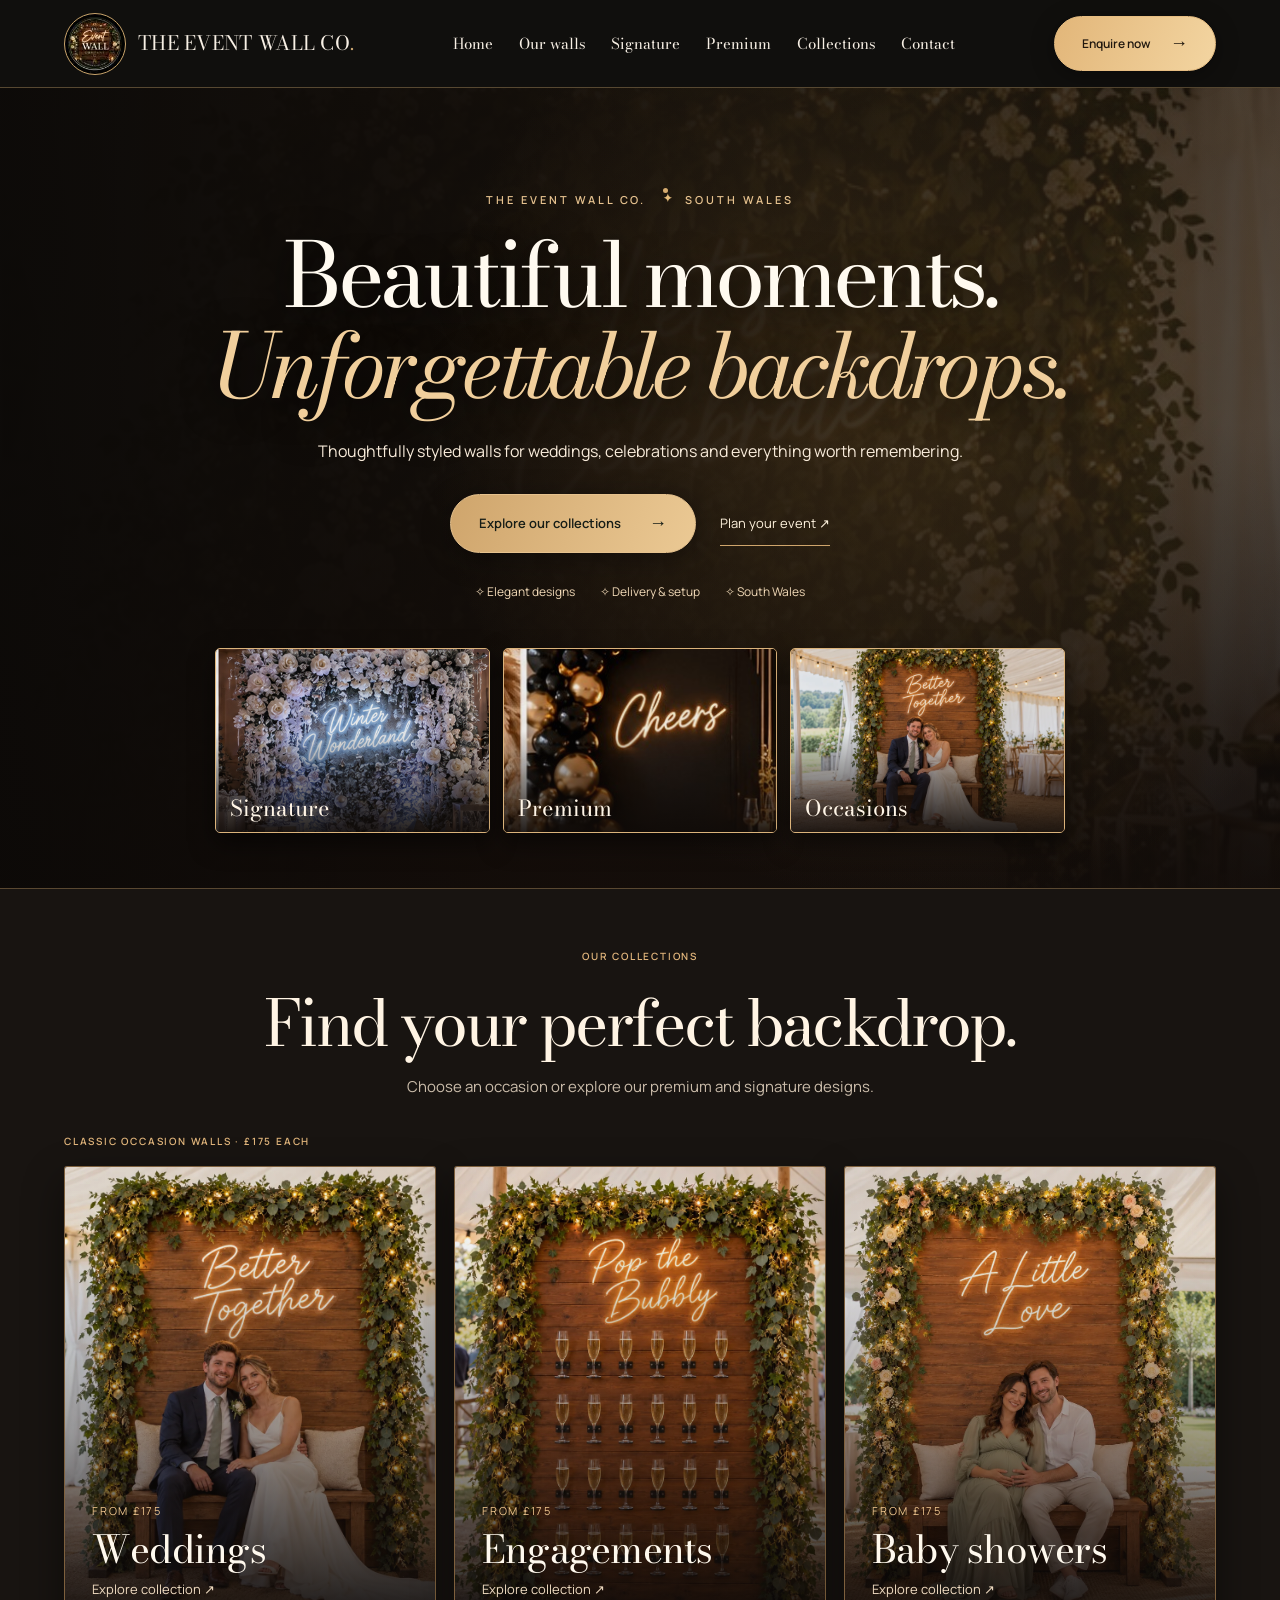
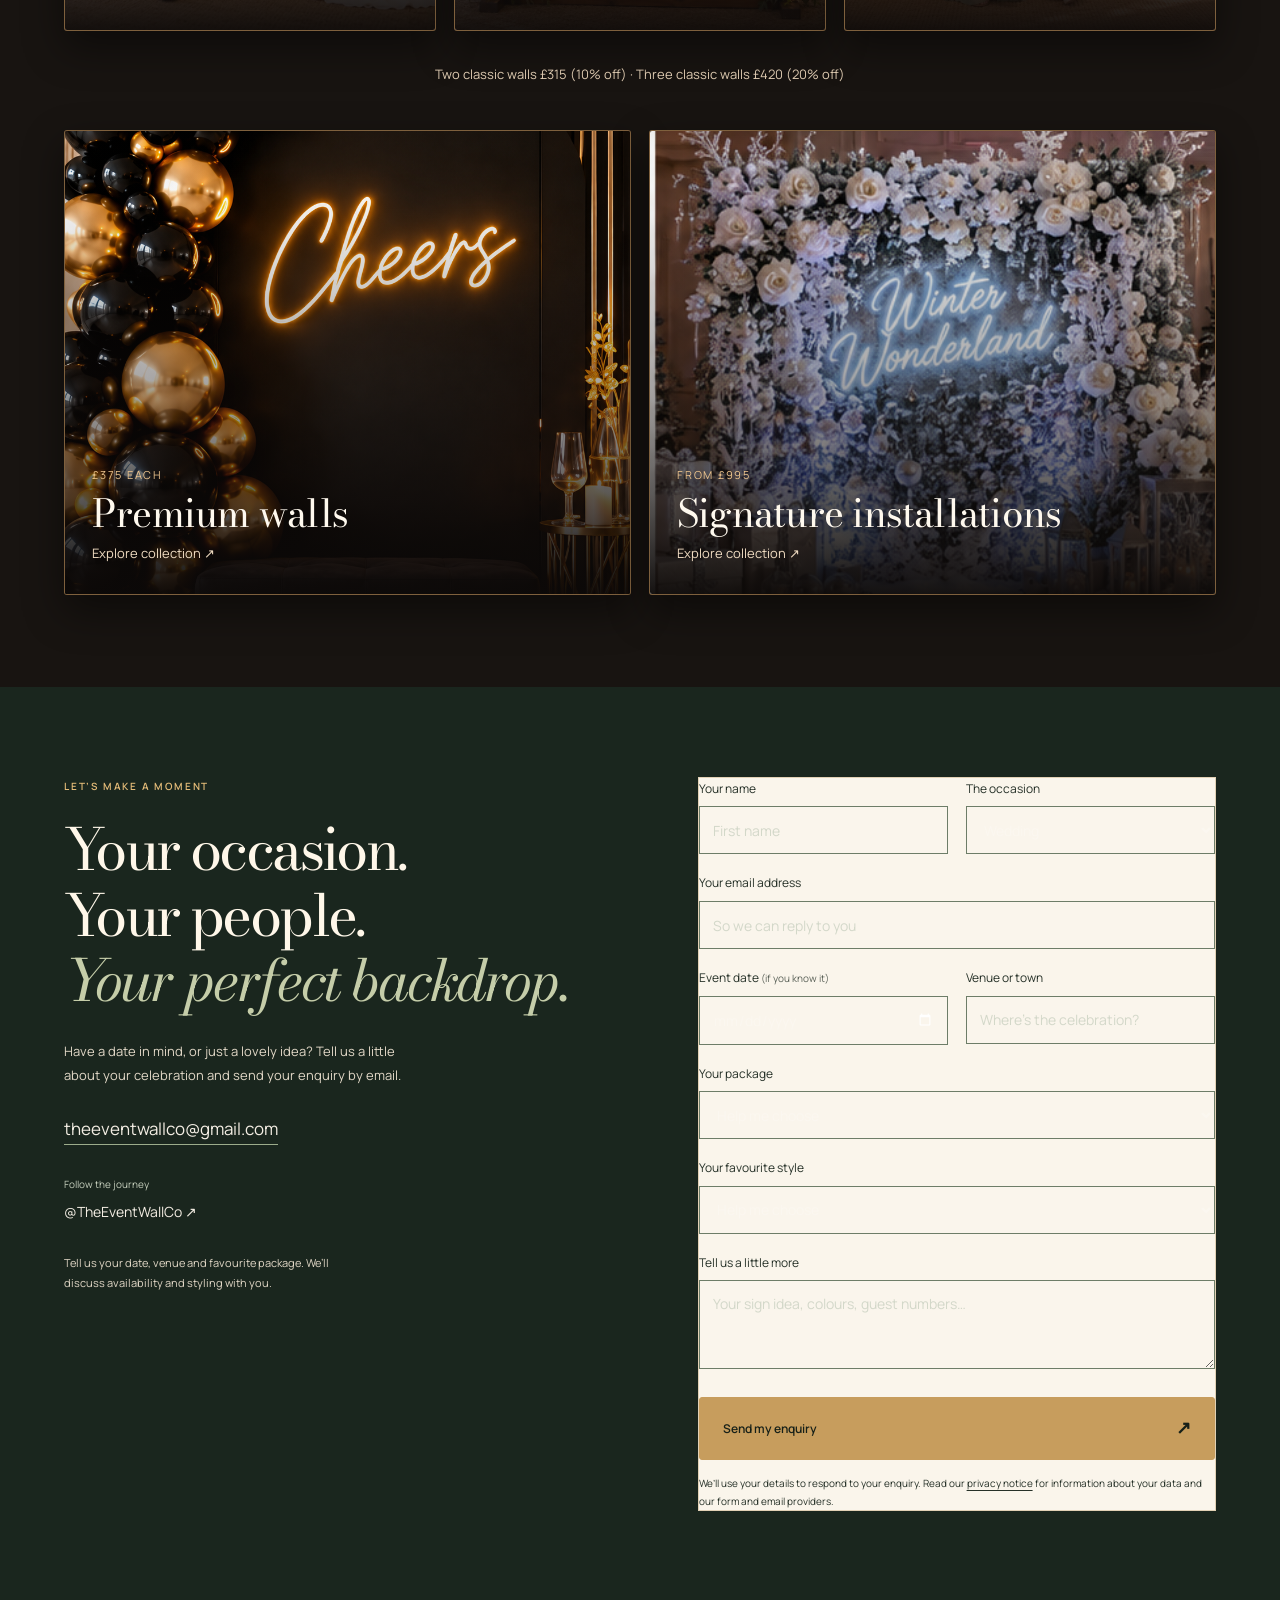
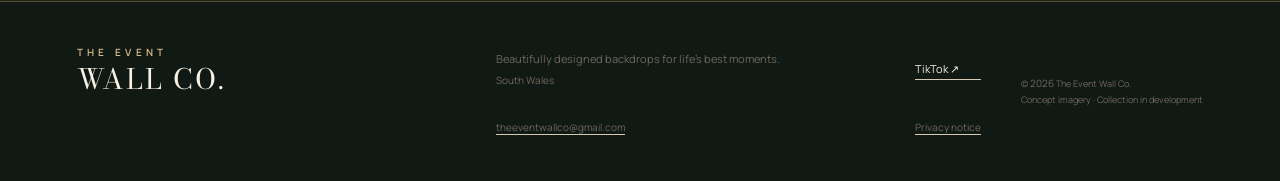
==== index.html @ 71967e40 "Use representative Black and Gold image for premium collection tile" ====
<!DOCTYPE html>
<html lang="en-GB"><head><meta charset="utf-8"><meta name="viewport" content="width=device-width,initial-scale=1"><title>The Event Wall Co | A backdrop to your best moments</title><meta name="description" content="South Wales event decoration and styling. Discover timber celebration backdrops, champagne walls and bench photo corners for weddings, engagements and baby showers."><meta name="theme-color" content="#101714"><meta property="og:title" content="The Event Wall Co"><meta property="og:description" content="A backdrop to your best moments. Explore our celebration wall collection."><meta property="og:type" content="website"><meta property="og:image" content="/assets/champagne-wall.webp"><link rel="icon" href="/favicon.svg" type="image/svg+xml"><link rel="preload" href="/assets/fonts/bodoni-normal.woff2" as="font" type="font/woff2" crossorigin><link rel="preload" href="/assets/fonts/manrope-normal-400.woff2" as="font" type="font/woff2" crossorigin><link rel="stylesheet" href="/fonts.css"><link rel="stylesheet" href="/style.css"><script src="/app.js" defer></script></head>
<body><a class="skip" href="#main">Skip to content</a><header><a class="brand" href="#home" aria-label="The Event Wall Co home"><span class="brand-top">THE EVENT</span><span class="brand-bottom">THE EVENT WALL CO<span class="brand-dot">.</span></span></a><nav aria-label="Main navigation"><a href="#home">Home</a><a href="#collections">Our walls</a><a href="/signature.html">Signature</a><a href="/premium.html">Premium</a><a href="#collections">Collections</a><a href="#enquire">Contact</a></nav><a class="button small" href="#enquire">Enquire now <span aria-hidden="true">→</span></a><button class="menu-button" aria-label="Open navigation" aria-expanded="false" aria-controls="mobile-nav">Menu ☰</button></header><div id="mobile-nav" hidden><a href="#collections">Our collections</a><a href="/weddings.html">Weddings</a><a href="/baby-showers.html">Baby showers</a><a href="/engagements.html">Engagement parties</a><a href="/weddings.html">Birthdays &amp; anniversaries</a><a href="/signature.html">Signature collection</a><a href="#collections">Packages &amp; pricing</a><a href="#details">Planning details</a><a href="#enquire">Make an enquiry ↗︎</a></div>
<main id="main"><section class="hero cinematic-hero" id="home"><div class="cinematic-shade"></div><div class="cinematic-content"><p class="eyebrow">THE EVENT WALL CO. <span>✦</span> SOUTH WALES</p><h1>Beautiful moments.<br><em>Unforgettable backdrops.</em></h1><p class="cinematic-intro">Thoughtfully styled walls for weddings, celebrations and everything worth remembering.</p><div class="cinematic-actions"><a class="button" href="#collections">Explore our collections <span aria-hidden="true">→</span></a><a class="cinematic-secondary" href="#enquire">Plan your event ↗</a></div><div class="cinematic-trust"><span>✧ Elegant designs</span><span>✧ Delivery &amp; setup</span><span>✧ South Wales</span></div></div><div class="cinematic-preview" aria-label="Featured event walls"><a href="/signature.html"><img src="/IMG_5442.png" alt="Winter Wonderland wall"><span>Signature</span></a><a href="/premium.html"><img src="/IMG_5463.jpeg" alt="Black and gold premium wall"><span>Premium</span></a><a href="/weddings.html"><img src="/assets/bench-photo-backdrop.webp" alt="Wedding wall"><span>Occasions</span></a></div></section>
<section class="collection-landing section" id="collections"><div class="collection-heading"><p class="eyebrow">OUR COLLECTIONS</p><h2>Find your perfect backdrop.</h2><p>Choose an occasion or explore our premium and signature designs.</p></div><p class="eyebrow">CLASSIC OCCASION WALLS · £175 EACH</p><div class="collection-tiles collection-tiles-three"><a class="collection-tile" href="/weddings.html"><img src="/assets/bench-photo-backdrop.webp" alt="Weddings" loading="lazy"><span class="tile-overlay"><small>From £175</small><strong>Weddings</strong><span>Explore collection ↗</span></span></a><a class="collection-tile" href="/engagements.html"><img src="/assets/pop-the-bubbly-wall.webp" alt="Engagements" loading="lazy"><span class="tile-overlay"><small>From £175</small><strong>Engagements</strong><span>Explore collection ↗</span></span></a><a class="collection-tile" href="/baby-showers.html"><img src="/assets/a-little-love-bench.webp" alt="Baby showers" loading="lazy"><span class="tile-overlay"><small>From £175</small><strong>Baby showers</strong><span>Explore collection ↗</span></span></a></div><p class="collection-discount">Two classic walls £315 (10% off) · Three classic walls £420 (20% off)</p><div class="collection-tiles collection-tiles-two"><a class="collection-tile" href="/premium.html"><img src="/D921B3ED-7E14-41A4-9949-39B5E047F130.png" alt="Black and gold luxury premium event backdrop" loading="lazy"><span class="tile-overlay"><small>£375 each</small><strong>Premium walls</strong><span>Explore collection ↗</span></span></a><a class="collection-tile" href="/signature.html"><img src="/IMG_5442.png" alt="Signature installations" loading="lazy"><span class="tile-overlay"><small>From £995</small><strong>Signature installations</strong><span>Explore collection ↗</span></span></a></div></section><section class="enquiry section" id="enquire"><div class="enquiry-copy"><p class="eyebrow">LET’S MAKE A MOMENT</p><h2>Your occasion.<br>Your people.<br><em>Your perfect backdrop.</em></h2><p>Have a date in mind, or just a lovely idea? Tell us a little about your celebration and send your enquiry by email.</p><a class="email-link" href="mailto:theeventwallco@gmail.com">theeventwallco@gmail.com</a><a class="social-link" href="https://www.tiktok.com/@TheEventWallCo" target="_blank" rel="noopener noreferrer">Follow the journey <strong>@TheEventWallCo ↗︎</strong></a><p class="enquiry-note">Tell us your date, venue and favourite package. We’ll discuss availability and styling with you.</p></div><form id="enquiry-form" action="https://formsubmit.co/theeventwallco@gmail.com" method="POST"><div class="form-row"><label>Your name<input name="name" autocomplete="name" maxlength="100" required placeholder="First name"></label><label>The occasion<select name="occasion" id="occasion"><option>Wedding</option><option>Baby shower</option><option>Engagement party</option><option>Birthday / anniversary</option><option>Something else</option></select></label></div><label>Your email address<input type="email" name="email" autocomplete="email" maxlength="254" required placeholder="So we can reply to you"></label><div class="form-row"><label>Event date <span>(if you know it)</span><input type="date" name="date"></label><label>Venue or town<input name="venue" autocomplete="address-level2" maxlength="160" required placeholder="Where’s the celebration?"></label></div><label>Your package<select name="package" id="package"><option>Help me choose</option><option>Classic wall — £175</option><option>Two classic walls — £315 (10% off)</option><option>Three classic walls — £420 (20% off)</option><option>Premium design — £375 per wall</option><option>Champagne package — £275</option><option>Christmas signature wall — £1,295 including delivery &amp; installation</option><option>Winter Wonderland signature wall — £1,495 including delivery &amp; installation</option><option>Halloween signature wall — £1,195 including delivery &amp; installation</option><option>Spring / Easter signature wall — £995 including delivery &amp; installation</option><option>Summer / Tropical signature wall — £995 including delivery &amp; installation</option><option>Birthdays / Parties signature wall — £1,295 including delivery &amp; installation</option><option>New Year’s Eve signature wall — £2,250 including delivery &amp; installation</option><option>Mixed / tailored package</option></select></label><label>Your favourite style<select name="style" id="style"><option>Help me choose</option><option>Celebration Wall</option><option>White Feather</option><option>Botanical Greenery</option><option>Classic White</option><option>Champagne Shimmer</option><option>Blush Floral</option><option>Pampas &amp; Neutrals</option><option>Black &amp; Gold</option><option>Champagne Wall</option><option>Bench Photo Corner</option><option>Party Favour Wall</option><option>Signature themed wall</option><option>A combination</option></select></label><label>Tell us a little more<textarea name="notes" rows="3" maxlength="2000" placeholder="Your sign idea, colours, guest numbers…"></textarea></label><button class="button" type="submit">Send my enquiry <span aria-hidden="true">↗︎</span></button><div class="form-trap" aria-hidden="true"><label>Leave this field empty<input name="_honey" tabindex="-1" autocomplete="off"></label></div><input type="hidden" name="_subject" value="New Event Wall Co enquiry"><input type="hidden" name="_template" value="table"><input type="hidden" name="_url" value="https://the-event-wall-co.vercel.app/"><p class="form-help">We’ll use your details to respond to your enquiry. Read our <a href="/privacy.html">privacy notice</a> for information about your data and our form and email providers.</p><p id="form-status" role="status" aria-live="polite" tabindex="-1" hidden></p><p id="form-fallback" hidden>Having trouble? Email <a href="mailto:theeventwallco@gmail.com">theeventwallco@gmail.com</a> directly.</p></form></section>
</main><footer><a class="brand" href="#home"><span class="brand-top">THE EVENT</span><span class="brand-bottom">WALL CO.</span></a><p>Beautifully designed backdrops for life’s best moments.<br><span>South Wales</span></p><a href="https://www.tiktok.com/@TheEventWallCo" target="_blank" rel="noopener noreferrer">TikTok ↗︎</a><p class="footer-contact"><a href="mailto:theeventwallco@gmail.com">theeventwallco@gmail.com</a></p><p class="footer-privacy"><a href="/privacy.html">Privacy notice</a></p><p class="copyright">© <span id="year">2026</span> The Event Wall Co.<br>Concept imagery · Collection in development</p></footer><div class="mobile-enquire"><a href="#collections"><span>Wall packages</span><strong>From £175</strong></a><a class="button" href="#enquire">Enquire now <span aria-hidden="true">↗︎</span></a></div>
<dialog id="lightbox" aria-label="Image preview"><button class="close-lightbox" aria-label="Close image preview">Close ×</button><img id="lightbox-image" alt=""><p id="lightbox-caption"></p></dialog></body></html>
---- fonts.css ----
@font-face{font-family:'Cormorant Garamond';font-style:italic;font-weight:500;font-display:swap;src:url('/assets/fonts/cormorant-italic-500.woff2') format('woff2')}
@font-face{font-family:'Cormorant Garamond';font-style:normal;font-weight:500;font-display:swap;src:url('/assets/fonts/cormorant-normal-500.woff2') format('woff2')}
@font-face{font-family:'Manrope';font-style:normal;font-weight:400;font-display:swap;src:url('/assets/fonts/manrope-normal-400.woff2') format('woff2')}
@font-face{font-family:'Manrope';font-style:normal;font-weight:600;font-display:swap;src:url('/assets/fonts/manrope-normal-600.woff2') format('woff2')}
@font-face{font-family:'Bodoni Moda';font-style:italic;font-weight:400;font-display:swap;src:url('/assets/fonts/bodoni-italic.woff2') format('woff2')}
@font-face{font-family:'Bodoni Moda';font-style:normal;font-weight:400;font-display:swap;src:url('/assets/fonts/bodoni-normal.woff2') format('woff2')}
---- style.css ----
:root{--cream:#faf7f1;--paper:#fffdf9;--green:#233b30;--ink:#293c32;--muted:#657064;--gold:#9a8056;--line:#dedbce;--sage:#eef0e8;--serif:'Bodoni Moda',Georgia,serif;--sans:'Manrope',Arial,sans-serif}*{box-sizing:border-box}html{scroll-behavior:smooth;scroll-padding-top:100px}body{margin:0;color:var(--ink);background:var(--cream);font:15px/1.85 var(--sans);-webkit-font-smoothing:antialiased}h1,h2,h3,p{margin:0}h1,h2,h3{font-family:var(--serif);font-weight:400;line-height:1.14;letter-spacing:-.045em}h1{font-size:clamp(56px,5.7vw,83px)}h2{font-size:clamp(42px,4.3vw,62px)}h3{font-size:29px;letter-spacing:-.035em}em{font-weight:400;color:#6f795c}a{color:inherit;text-decoration:none}button,input,select,textarea{font:inherit}button{cursor:pointer}img{display:block;width:100%;height:100%;object-fit:cover}a,button,input,select,textarea,summary{touch-action:manipulation}a:focus-visible,button:focus-visible,input:focus-visible,select:focus-visible,textarea:focus-visible,summary:focus-visible{outline:2px solid var(--gold);outline-offset:5px}button:disabled{cursor:wait;opacity:.65}[hidden]{display:none!important}.skip{position:absolute;top:-100px;left:10px;padding:12px;background:var(--paper);z-index:20}.skip:focus{top:10px}
header{height:104px;padding:0 5%;display:flex;align-items:center;justify-content:space-between;gap:25px;border-bottom:1px solid var(--line)}.brand{display:inline-flex;flex-direction:column;line-height:1;min-width:145px}.brand-top{font-size:10px;letter-spacing:4.3px;font-weight:600;margin-bottom:8px}.brand-bottom{font:400 28px/1 var(--serif);letter-spacing:.035em}.brand-dot{color:var(--gold)}header nav{display:flex;gap:26px;font-size:12px}header nav a{padding:10px 0;position:relative}header nav a:after{position:absolute;bottom:3px;left:0;content:'';height:1px;background:var(--gold);width:0;transition:width .2s}header nav a:hover:after{width:100%}.button{display:inline-flex;align-items:center;justify-content:space-between;gap:28px;padding:17px 23px;border:1px solid var(--green);background:var(--green);color:var(--paper);font-size:12px;font-weight:600;line-height:1.5;min-height:52px;transition:background .2s,transform .2s}.button:hover{background:#415543;border-color:#415543;transform:translateY(-1px)}.button span{font-size:18px;font-family:Arial,sans-serif}.button.small{padding:13px 18px;min-height:46px;gap:20px}.menu-button{display:none;background:transparent;border:1px solid var(--line);padding:9px 13px;color:var(--ink);font-size:12px}.text-link{font:600 12px/1.8 var(--sans);border:0;border-bottom:1px solid #a5ad98;background:transparent;padding:0 0 4px;display:inline-block}.text-link:hover{color:var(--gold);border-color:var(--gold)}#mobile-nav{padding:12px 6%;border-bottom:1px solid var(--line);background:var(--paper)}#mobile-nav a{display:block;padding:11px 0;border-bottom:1px solid #ede9df;font-size:13px}
.hero{max-width:1600px;margin:auto;display:grid;grid-template-columns:1.04fr 1fr;align-items:center;gap:5%;padding:55px 5% 70px;min-height:720px}.hero-copy{min-width:0}.hero-heading{display:contents}.eyebrow{font:600 10px/1.8 var(--sans);letter-spacing:.18em;color:var(--gold);margin-bottom:22px}.eyebrow span{display:inline-block;background:var(--gold);width:5px;height:5px;border-radius:50%;margin-right:7px;vertical-align:2px}.intro{max-width:475px;margin-top:27px;color:var(--muted);font-size:14px;line-height:1.95}.intro-lead{font-size:16px;line-height:1.7;color:var(--ink);margin-bottom:17px}.hero-actions{display:flex;align-items:center;gap:24px;flex-wrap:wrap;margin-top:28px}.hero-location{font-size:9px;letter-spacing:.17em;color:var(--muted);margin-top:34px}.hero-location span{margin:0 12px;color:var(--gold)}.hero-picture{position:relative;height:620px;padding:10px;border:1px solid #c8bd9f;border-radius:110px 2px 2px 2px}.hero-picture>img{object-position:65% center;border-radius:100px 0 0 0}.image-note{position:absolute;bottom:20px;left:20px;color:#fffdf8;background:#20362bbd;padding:5px 8px;font-size:9px;line-height:1.5}.hero-stamp{position:absolute;bottom:42px;left:-45px;width:152px;height:152px;background:var(--cream);border:1px solid var(--gold);outline:7px solid var(--cream);border-radius:50%;display:flex;flex-direction:column;align-items:center;justify-content:center;text-align:center;font:22px/1.25 var(--serif);transform:rotate(-7deg)}.hero-stamp span{font:600 6px/1 var(--sans);letter-spacing:.13em;color:var(--gold);margin:12px 0}.ribbon{padding:19px 5%;background:var(--green);color:#e6e8dc;display:flex;justify-content:center;align-items:center;gap:45px;font-size:11px;letter-spacing:.04em}.ribbon span:nth-child(even){font-size:20px;color:#c8b589}.occasion-jumps{padding:25px 6%;display:flex;align-items:center;justify-content:center;gap:28px;border-bottom:1px solid var(--line);font-size:12px}.occasion-jumps>span{font-size:9px;letter-spacing:.16em;color:var(--gold);margin-right:8px}.occasion-jumps a{border-bottom:1px solid transparent;padding-bottom:3px}.occasion-jumps a:hover{border-color:var(--gold)}
.section{padding:85px 6%;max-width:1600px;margin:auto}.event-section{border-bottom:1px solid var(--line)}#baby-showers{background:var(--sage);max-width:none}.event-intro{display:grid;grid-template-columns:1.25fr 1fr;gap:8%;align-items:center;margin-bottom:38px}.event-intro .eyebrow{margin-bottom:14px}.event-intro h2{font-size:clamp(45px,4.7vw,67px)}.event-tagline{font:400 24px/1.45 var(--serif);letter-spacing:-.025em;margin-top:19px}.event-description>p{font-size:14px;color:var(--muted);line-height:1.95;max-width:410px}.event-description .text-link{margin-top:21px}.occasion-photos{display:grid;grid-template-columns:repeat(3,minmax(0,1fr));gap:27px}.occasion-card{min-width:0}.photo-button{position:relative;display:block;width:100%;padding:0;border:0;background:#e4e3d9;aspect-ratio:4/3;overflow:hidden;text-align:left}.photo-button img{transition:transform .65s}.photo-button:hover img{transform:scale(1.035)}.zoom{position:absolute;right:13px;bottom:13px;width:33px;height:33px;display:grid;place-items:center;border:1px solid #ffffffaa;color:#fff;background:#233b303b;font:17px Arial;border-radius:50%}.occasion-card h3{font-size:28px;margin-top:23px;line-height:1.3}.occasion-card>p{font-size:12px;line-height:1.9;color:var(--muted);margin-top:12px;max-width:350px}.swipe-note{display:none}.other-events{display:grid;grid-template-columns:1.1fr 1fr;gap:8%;align-items:center}.other-photo .photo-button{aspect-ratio:1.25}.other-copy>p:not(.eyebrow){font-size:14px;color:var(--muted);margin-top:22px}.other-copy .text-link{margin-top:25px}.other-copy p.occasion-footnote{font-size:10px;line-height:1.9}.shared-concept-note{font-size:10px;color:var(--muted);padding:0 6% 24px;max-width:1600px;margin:auto}
.pricing{background:#f0ede4;max-width:none;border-top:1px solid var(--line);border-bottom:1px solid var(--line)}.pricing-heading{text-align:center;max-width:660px;margin:0 auto 45px}.pricing-heading .eyebrow{margin-bottom:20px}.pricing-heading>p:last-child{font-size:14px;color:var(--muted);max-width:475px;margin:24px auto 0}.price-grid{display:grid;grid-template-columns:repeat(3,minmax(0,1fr));gap:20px;max-width:1240px;margin:auto}.price-card{background:var(--cream);padding:34px 28px 28px;border:1px solid #d6ceba;display:flex;align-items:flex-start;flex-direction:column}.price-card .eyebrow{font-size:9px;margin-bottom:20px;letter-spacing:.13em}.price-card h3{font-size:32px}.price{font:400 79px/1.4 var(--serif);letter-spacing:-.06em;margin:8px 0 0}.price>span{font-size:35px;vertical-align:17px;letter-spacing:0;margin-right:7px}.price-card>p:not(.eyebrow):not(.price){font-size:12px;color:var(--muted);margin:5px 0 25px}.price-card .button{width:100%;margin-top:auto;font-size:11px;padding:14px 15px;gap:12px}.price-card.featured{border-color:var(--gold);box-shadow:inset 0 4px 0 var(--gold)}.champagne-package{display:grid;grid-template-columns:1fr 1fr;max-width:1240px;margin:26px auto 0;background:var(--green);color:var(--paper)}.champagne-image{min-height:440px}.champagne-image img{object-position:center}.champagne-copy{padding:40px 45px;align-self:center}.champagne-copy .eyebrow{color:#ccb98b;margin-bottom:18px}.champagne-copy h3{font-size:38px}.champagne-price{font:45px/1.4 var(--serif);margin-top:13px}.champagne-price>span{font:12px var(--sans);color:#c4ccb9;margin-left:10px;letter-spacing:.03em}.champagne-copy ul{padding:15px 0 0;margin:0;list-style:none}.champagne-copy li{font-size:13px;padding:5px 0;color:#e2e6d9}.champagne-copy li:before{content:'✓';margin-right:12px;color:#d8c595}.upgrade-note{font-size:11px;color:#c8d1bf;margin:16px 0 22px}.champagne-copy .button{background:var(--cream);color:var(--green);border-color:var(--cream);font-size:11px;gap:18px}.champagne-copy .button:hover{background:#e2dfd0}.pricing-note{font-size:11px;line-height:1.9;color:var(--muted);max-width:940px;margin:23px auto 0;text-align:center}.power-note{max-width:880px;margin:32px auto 0;display:flex;gap:20px;align-items:center;border-top:1px solid #cfc8b7;padding:24px 10px 0}.power-icon{font:37px var(--serif);color:var(--gold)}.power-note p{font-size:12px;line-height:1.9;color:var(--muted)}.power-note strong{display:block;font-size:13px;font-weight:600;color:var(--ink);margin-bottom:3px}
.details{display:grid;grid-template-columns:1fr 1.1fr;gap:8%}.details>div>p:not(.eyebrow){max-width:350px;color:var(--muted);font-size:13px;margin-top:25px}.faq{border-top:1px solid var(--line)}details{padding:19px 0;border-bottom:1px solid var(--line)}summary{display:flex;align-items:center;justify-content:space-between;gap:20px;list-style:none;font-size:13px;line-height:1.7;cursor:pointer}summary:after{content:'+';font:21px var(--serif);color:var(--gold)}summary::-webkit-details-marker{display:none}details[open] summary:after{content:'−'}details p{padding:13px 24px 0 0;color:var(--muted);font-size:12px;line-height:1.95}
.enquiry{background:var(--green);color:var(--cream);max-width:none;display:grid;grid-template-columns:1fr 1fr;gap:10%}.enquiry .eyebrow{color:#c3ad7f}.enquiry h2{font-size:clamp(43px,4.5vw,65px)}.enquiry h2 em{color:#c5cda9}.enquiry-copy>p:not(.eyebrow){font-size:13px;color:#c6cfbd;max-width:350px;margin-top:25px}.email-link{display:inline-block;color:var(--cream);font-size:17px;border-bottom:1px solid #9cac8b;margin-top:26px;overflow-wrap:anywhere}.social-link{display:block;color:#c6cfbd;font-size:10px;margin-top:30px}.social-link strong{font-weight:400;color:var(--cream);font-size:14px;display:block;margin-top:5px}.enquiry-copy p.enquiry-note{font-size:11px;max-width:300px;margin-top:28px}.form-row{display:grid;grid-template-columns:1fr 1fr;gap:18px}label{display:block;margin-bottom:18px;font-size:12px;line-height:1.8}label>span{font-size:10px;opacity:.75}input,select,textarea{width:100%;margin-top:7px;padding:12px 13px;min-height:48px;line-height:1.5;border:1px solid #6d7d68;border-radius:0;background:#ffffff08;color:var(--paper);font-size:14px}select option{background:var(--cream);color:var(--ink)}textarea{resize:vertical}input::placeholder,textarea::placeholder{color:#c6cebebf}input[type=date]{color-scheme:dark}form .button{width:100%;background:var(--cream);border-color:var(--cream);color:var(--green);margin-top:3px}form .button:hover{background:#e7e5d7}.form-help{font-size:10px;color:#c1ccb8;line-height:1.8;margin-top:14px}.form-help a,#form-fallback a{text-decoration:underline;text-underline-offset:3px}.form-trap{position:absolute!important;left:-10000px!important;width:1px!important;height:1px!important;overflow:hidden!important}#form-status{padding:14px 16px;margin-top:18px;font-size:13px;line-height:1.8;border:1px solid #93a68a;background:#ffffff0c;color:var(--paper)}#form-status.success{border-color:#c0d5a2}#form-status.error{border-color:#e4bd9e}#form-fallback{font-size:12px;margin-top:12px;color:#dbe4d0}
footer{padding:45px 6%;display:grid;grid-template-columns:1fr 1fr auto auto;align-items:center;gap:25px 40px;font-size:11px}footer p{color:var(--muted)}footer p span{font-size:10px}footer>a:not(.brand){border-bottom:1px solid var(--line)}.copyright{font-size:9px;grid-column:4;grid-row:1/3}.footer-contact{grid-column:2;grid-row:2;font-size:10px;overflow-wrap:anywhere}.footer-contact a{border-bottom:1px solid var(--line)}.mobile-enquire{display:none}dialog{border:1px solid #b4a581;background:var(--cream);color:var(--ink);padding:48px 18px 18px;max-width:94vw;width:1100px;max-height:94dvh}dialog::backdrop{background:#10221bea}dialog img{height:auto;max-height:76dvh;object-fit:contain}dialog p{font-size:12px;padding-top:12px}.close-lightbox{position:absolute;right:18px;top:11px;border:0;background:transparent;color:var(--ink);padding:4px;font-size:12px}
@media(min-width:1600px){.occasion-jumps,.ribbon{padding-left:12%;padding-right:12%}}
@media(max-width:1100px){header{gap:18px;padding:0 4%}header nav{gap:17px;font-size:11px}.button.small{font-size:11px;gap:14px}.hero{gap:4%;padding-left:5%;padding-right:5%}.hero-picture{height:650px}.hero h1{font-size:61px}.hero-stamp{width:126px;height:126px;font-size:20px;left:-25px}.hero-actions{gap:18px}.hero-actions .text-link{font-size:11px}.occasion-jumps{gap:19px;font-size:11px}.section{padding:70px 5%}.event-intro h2{font-size:51px}.price-card{padding:28px 20px}.price-card .button{font-size:10px}.champagne-copy{padding:32px}.champagne-copy h3{font-size:31px}.champagne-copy .button{font-size:10px}.occasion-card h3{font-size:26px}}
@media(max-width:1000px){header{height:86px;padding:0 6%}header nav,header>.button{display:none}.menu-button{display:block}}
@media(max-width:760px){
html{scroll-padding-top:25px}body{font-size:14px;padding-bottom:85px}.brand{min-width:130px}.brand-top{font-size:9px;letter-spacing:3.7px}.brand-bottom{font-size:25px}header{height:83px}.section{padding:56px 6%}
h2{font-size:39px;line-height:1.2}h3{font-size:27px}.eyebrow{font-size:9px;letter-spacing:.15em}.hero{display:block;min-height:0;padding:0 0 32px}.hero-picture{display:none}.hero-heading{display:flex;flex-direction:column;justify-content:space-between;min-height:465px;padding:27px 6% 33px;background:linear-gradient(180deg,#15271a66 0%,#15271a0a 30%,#15271a55 58%,#12251beb 100%),url('/assets/champagne-wall.webp') 64% center/cover no-repeat;color:var(--paper)}.hero-heading .eyebrow{font-size:8px;letter-spacing:.13em;color:#f7f4eb;max-width:290px;line-height:1.9;margin:0;text-shadow:0 1px 5px #1a2d20}.hero-heading .eyebrow span{background:#d2c08e}.hero .hero-heading h1{font-size:clamp(39px,10vw,55px);line-height:1.15;letter-spacing:-.05em;margin-top:185px;text-shadow:0 2px 12px #0005}.hero-heading h1 em{color:#e1dfc5}.intro{margin:26px 6% 0;max-width:none;font-size:13px;line-height:1.95}.intro-lead{font-size:15px;line-height:1.8;margin-bottom:16px}.hero-actions{margin:25px 6% 0;gap:21px}.button{font-size:12px;padding:16px 21px;min-height:52px}.hero-actions .text-link{font-size:11px}.hero-location{margin:26px 6% 0;font-size:8px;letter-spacing:.12em}.ribbon{padding:17px 6%;gap:15px;font-size:9px;letter-spacing:0;justify-content:center}.ribbon span:nth-child(n+4){display:none}.ribbon span:nth-child(even){font-size:16px}.occasion-jumps{padding:22px 6%;justify-content:flex-start;gap:11px 18px;flex-wrap:wrap;font-size:11px}.occasion-jumps>span{flex:0 0 100%;font-size:8px;margin:0}.occasion-jumps a{padding:2px 0;border-bottom:1px solid #c7c6b5}
.event-intro{display:block;margin-bottom:26px}.event-intro h2{font-size:43px;line-height:1.18}.event-tagline{font-size:22px;margin-top:16px;line-height:1.45}.event-description>p{font-size:13px;margin-top:21px;line-height:1.9}.event-description .text-link{font-size:11px;margin-top:18px}.occasion-photos{display:flex;gap:15px;overflow-x:auto;scroll-snap-type:x mandatory;padding-bottom:14px;scrollbar-width:thin;scrollbar-color:#9b987c transparent}.occasion-card{flex:0 0 91%;scroll-snap-align:start}.occasion-card .photo-button{aspect-ratio:4/3}.occasion-card h3{font-size:27px;margin-top:19px;line-height:1.3}.occasion-card>p{font-size:12px;margin-top:12px}.swipe-note{display:block;font-size:9px;color:var(--muted);margin-top:11px}.swipe-note span{margin-left:8px}.other-events{display:flex;flex-direction:column;align-items:stretch;gap:30px}.other-photo .photo-button{aspect-ratio:4/3}.other-copy>p:not(.eyebrow){font-size:13px}.other-copy p.occasion-footnote{font-size:10px}.shared-concept-note{padding:0 6% 23px;font-size:9px}
.pricing-heading{text-align:left;margin-bottom:31px}.pricing-heading h2{font-size:38px;line-height:1.2}.pricing-heading .eyebrow{font-size:8px}.pricing-heading>p:last-child{font-size:13px;line-height:1.9;margin-top:23px}.price-grid{grid-template-columns:1fr;gap:15px}.price-card{padding:25px;display:grid;grid-template-columns:1fr auto;gap:0 18px;align-items:center}.price-card .eyebrow{grid-column:1/-1;font-size:8px;margin-bottom:12px}.price-card h3{font-size:28px;grid-column:1}.price-card .price{grid-column:2;grid-row:2/4;font-size:58px;line-height:1.3;margin:0}.price>span{font-size:25px;vertical-align:10px;margin-right:3px}.price-card>p:not(.eyebrow):not(.price){grid-column:1;font-size:11px;margin:10px 0 19px}.price-card .button{grid-column:1/-1;font-size:11px;min-height:48px;padding:13px 16px}.champagne-package{grid-template-columns:1fr;margin-top:24px}.champagne-image{min-height:0;aspect-ratio:4/3}.champagne-copy{padding:28px 25px}.champagne-copy h3{font-size:30px}.champagne-copy .eyebrow{font-size:8px}.champagne-price{font-size:41px}.champagne-copy .button{font-size:11px;width:100%;padding:15px;gap:14px}.champagne-copy li{font-size:12px}.upgrade-note{font-size:11px}.pricing-note{text-align:left;font-size:10px;margin-top:21px}.power-note{gap:15px;align-items:flex-start;padding:22px 0 0;margin-top:25px}.power-note p{font-size:11px}.power-note strong{font-size:12px}.power-icon{font-size:28px}
.details{grid-template-columns:1fr;gap:29px}.details>div>p:not(.eyebrow){font-size:12px;margin-top:22px}summary{font-size:12px}details p{font-size:12px;line-height:1.9}.enquiry{grid-template-columns:1fr;gap:34px}.enquiry h2{font-size:42px;line-height:1.16}.enquiry-copy>p:not(.eyebrow){font-size:13px;max-width:none}.email-link{font-size:16px}.enquiry-copy p.enquiry-note{font-size:11px}.form-row{grid-template-columns:1fr;gap:0}label{font-size:12px}input,select,textarea{font-size:16px;min-height:50px}.form-help{font-size:10px}.form-help a{white-space:nowrap}#form-status{font-size:12px}footer{grid-template-columns:1fr 1fr;padding:35px 6%;gap:24px;font-size:10px}.copyright{grid-column:2;grid-row:2;font-size:8px}.footer-contact{grid-column:1/-1;grid-row:3;font-size:10px}.mobile-enquire{position:fixed;z-index:15;bottom:0;left:0;right:0;display:flex;align-items:center;justify-content:space-between;gap:20px;padding:12px 6% calc(12px + env(safe-area-inset-bottom));background:#faf7f1f7;border-top:1px solid #c9bfaa;box-shadow:0 -5px 25px #243b300b}.mobile-enquire>a:first-child{display:block;line-height:1.5}.mobile-enquire>a:first-child span{display:block;font-size:9px;color:var(--muted)}.mobile-enquire strong{display:block;font-size:13px;font-weight:600}.mobile-enquire .button{font-size:11px;min-height:43px;padding:12px 20px;gap:25px}.mobile-enquire .button span{font-size:17px}dialog{padding:45px 12px 14px}dialog p{font-size:10px}
}
@media(prefers-reduced-motion:reduce){html{scroll-behavior:auto}*{transition:none!important}}
@media(min-width:1101px){.hero h1{font-size:clamp(56px,5.1vw,74px)}}
@media(max-width:760px){html{scroll-padding-bottom:110px}#form-status,form .button{scroll-margin-bottom:110px}}

.footer-privacy{font-size:10px;grid-column:3;grid-row:2}.footer-privacy a{border-bottom:1px solid var(--line)}.privacy-page{padding-bottom:0}.privacy-content{max-width:940px;padding-top:65px}.privacy-content h1{font-size:clamp(45px,6vw,72px)}.privacy-date{margin-top:20px;color:var(--muted);font-size:12px}.privacy-content section{margin:35px 0}.privacy-content h2{font-size:29px;letter-spacing:-.025em;margin-bottom:15px}.privacy-content p{font-size:14px;line-height:1.95;margin-top:12px}.privacy-content a:not(.button){text-decoration:underline;text-underline-offset:3px;overflow-wrap:anywhere}.privacy-page footer{display:flex;flex-wrap:wrap;justify-content:space-between;border-top:1px solid var(--line)}@media(max-width:760px){.footer-privacy{grid-column:1;grid-row:2}.privacy-content{padding-top:40px}.privacy-content p{font-size:13px}.privacy-page header .text-link{font-size:10px}}

/* Optional enhanced standard-wall collection */
.styling-upgrades{margin:44px 0 38px;padding:clamp(26px,4vw,56px);background:#f1eee7;border:1px solid #dcd6c9}.styling-heading{max-width:740px}.styling-heading h3{font-family:var(--serif,Georgia,serif);font-weight:400;font-size:clamp(32px,4vw,54px);line-height:1.1;margin:12px 0 18px;color:#203a30}.styling-heading>p:not(.eyebrow){font-size:14px;line-height:1.85;color:#4d5950}.styling-heading .styling-surcharge{margin:20px 0 0;color:#243c30}.styling-surcharge strong{font-family:Georgia,serif;font-size:32px;font-weight:400}.styling-options{display:grid;grid-template-columns:repeat(4,minmax(0,1fr));gap:14px;margin:30px 0}.styling-option{min-width:0;background:#faf8f3;padding:20px 17px 22px;border:1px solid #ded9cf;min-height:195px}.styling-sample{display:flex;align-items:center;justify-content:center;width:60px;height:60px;margin-bottom:18px;border-radius:50%;font-size:29px;background:#e8dfd2;color:#79674c}.styling-option.feather .styling-sample{background:linear-gradient(135deg,#fff,#e8ddd2)}.styling-option.greenery .styling-sample{background:linear-gradient(135deg,#526f55,#a8bea0);color:#fff}.styling-option.white .styling-sample{background:#fff}.styling-option.shimmer .styling-sample{background:linear-gradient(135deg,#aa7a32,#f8e5a4)}.styling-option.floral .styling-sample{background:linear-gradient(135deg,#e2a8b1,#f4dfe0)}.styling-option.pampas .styling-sample{background:linear-gradient(135deg,#b5a083,#e4d5b7)}.styling-option.black .styling-sample{background:linear-gradient(135deg,#1a1b1b,#665338);color:#f4d98e}.styling-option h4{font-family:Georgia,serif;font-weight:400;font-size:20px;margin:0 0 8px;color:#203a30}.styling-option p{font-size:12px;line-height:1.65;color:#64675f;margin:0}.styling-examples{font-size:12px;line-height:1.8;color:#50574d;max-width:780px;margin:0 0 24px}@media(max-width:900px){.styling-options{grid-template-columns:repeat(2,minmax(0,1fr))}}@media(max-width:540px){.styling-upgrades{margin:28px 0;padding:24px 18px}.styling-options{gap:9px}.styling-option{padding:15px 12px;min-height:190px}.styling-option h4{font-size:18px}.styling-option p{font-size:11px}.styling-sample{width:48px;height:48px;margin-bottom:14px}}

/* Premium designs sit alongside the original occasion designs */
.premium-design{position:relative}.premium-design h3{display:flex;align-items:baseline;justify-content:space-between;gap:12px}.premium-price{font-family:inherit;font-size:17px;color:#315443;white-space:nowrap}.premium-design .text-link{display:inline-block;margin-top:14px;font-size:11px}.celebration-premium{grid-column:1/-1;max-width:560px;margin:30px auto 0;width:100%}.premium-design .photo-button img{object-fit:cover}@media(max-width:760px){.celebration-premium{margin:25px 0 0;max-width:100%}}


/* Premium collection: full-size original photos in their native proportions. */
.premium-collection{padding-top:95px;padding-bottom:100px;background:#f3f1eb}
.premium-collection .event-intro{margin-bottom:42px}
.premium-gallery{display:flex;gap:24px;overflow-x:auto;scroll-snap-type:x mandatory;scroll-padding-inline:24px;padding:0 0 22px;scrollbar-width:thin;scrollbar-color:#8f9487 transparent;align-items:flex-start}
.premium-gallery .occasion-card{flex:0 0 clamp(290px,32vw,430px);min-width:0;scroll-snap-align:start}
.premium-gallery .occasion-card .photo-button{display:block;position:relative;width:100%;height:auto;aspect-ratio:auto;overflow:hidden;background:transparent;padding:0;border:0}
.premium-gallery .occasion-card .photo-button::before{content:none}
.premium-gallery .occasion-card .photo-button img{display:block;width:100%;height:auto;max-height:none;aspect-ratio:auto;object-fit:initial;object-position:center;transform:none;background:none}
.premium-gallery .occasion-card .photo-button:hover img{transform:none}
.premium-gallery .occasion-card h3{display:flex;align-items:baseline;justify-content:space-between;gap:12px;font-size:clamp(25px,2.4vw,34px);margin-top:20px}
.premium-gallery .premium-price{font-size:20px;white-space:nowrap}
.premium-gallery .occasion-card>p{max-width:none;font-size:13px;line-height:1.65}
.premium-gallery .premium-enquire{display:inline-block;margin-top:18px;font-size:12px}
.premium-collection .swipe-note{margin-top:8px}
@media(max-width:760px){.premium-collection{padding-top:65px;padding-bottom:70px}.premium-gallery{gap:16px;scroll-padding-inline:0}.premium-gallery .occasion-card{flex:0 0 88%;scroll-snap-align:start}.premium-gallery .occasion-card h3{font-size:27px}.premium-gallery .premium-price{font-size:19px}}

/* Equal-height premium gallery: each complete source image is fitted, not cropped. */
.premium-gallery{align-items:stretch}
.premium-gallery .occasion-card{display:flex;flex-direction:column}
.premium-gallery .occasion-card .photo-button{height:clamp(350px,38vw,540px);aspect-ratio:auto;display:flex;align-items:center;justify-content:center;background:#eae5dc;overflow:hidden}
.premium-gallery .occasion-card .photo-button img{display:block;width:100%;height:100%;object-fit:contain;object-position:center;max-height:none}
.premium-gallery .occasion-card .photo-button::before{content:none}
@media(max-width:760px){.premium-gallery .occasion-card .photo-button{height:440px}}

/* 2026 luxury brand refresh: restrained midnight, champagne gold and cinematic imagery */
:root{--cream:#f7f3eb;--paper:#fffaf3;--green:#1c2725;--ink:#242822;--muted:#64675e;--gold:#b28a4e;--line:#ddd3c3;--sage:#eee9df}
header{background:#17211e;color:#f9f2e6;border-bottom:1px solid #b28a4e55}.brand-top{color:#d9bd87}.brand-bottom{letter-spacing:.075em}.brand-dot{color:#d9bd87}header nav a:after{background:#d9bd87}header .button{background:#c49a59;color:#191c18;border-color:#c49a59}header .button:hover{background:#e0b877;border-color:#e0b877}.menu-button{color:#f9f2e6;border-color:#b28a4e88}
.hero{background:linear-gradient(125deg,#182420 0%,#25352e 48%,#344033 100%);color:#f8f2e8;max-width:none;padding-left:max(5%,calc((100vw - 1440px)/2));padding-right:max(5%,calc((100vw - 1440px)/2))}.hero h1{letter-spacing:-.035em}.hero em{color:#d7b47a}.hero .intro,.hero .hero-location{color:#d7d7c9}.hero .intro-lead{color:#f8f2e8}.hero .eyebrow{color:#d7b47a}.hero .button{background:#c49a59;border-color:#c49a59;color:#19231e}.hero .button:hover{background:#e0b877}.hero .text-link{color:#f9f2e6;border-color:#d7b47a}.hero-picture{border-color:#c49a59;border-radius:4px;padding:6px;box-shadow:0 28px 70px #050e0b65}.hero-picture>img{border-radius:2px}.hero-stamp{background:#f8f2e8;color:#23332b;outline-color:#f8f2e8}.image-note{background:#13201bd9}
.ribbon{background:#131d1a;color:#f2e9d9;border-top:1px solid #b28a4e77;border-bottom:1px solid #b28a4e77}.ribbon span:nth-child(even){color:#d7b47a}.occasion-jumps{background:#f0e9dd}.section{scroll-margin-top:70px}.event-intro h2{letter-spacing:-.025em}.occasion-card .photo-button{box-shadow:0 12px 30px #20160e1a}.occasion-card h3{letter-spacing:-.025em}.occasion-card .photo-button img{transition:transform .65s,filter .65s}.occasion-card .photo-button:hover img{filter:saturate(1.08);transform:scale(1.035)}
#signature-collection{background:linear-gradient(155deg,#18221f,#25302a);color:#fbf4e8;max-width:none;border-bottom:1px solid #b28a4e55}#signature-collection .eyebrow,#signature-collection .event-tagline em{color:#d6b37a}#signature-collection .event-description>p,#signature-collection .occasion-card>p{color:#e0ded4}#signature-collection .occasion-card{background:#fffaf3;color:#263028;padding-bottom:18px;border:1px solid #d2b58255}#signature-collection .occasion-card h3,#signature-collection .occasion-card>p,#signature-collection .occasion-card .occasion-enquire{margin-left:17px;margin-right:17px}#signature-collection .occasion-card>p{color:#5d6159}#signature-collection .occasion-card .photo-button{aspect-ratio:1/1}#signature-collection .occasion-card .text-link{color:#75542a;border-color:#b28a4e}#signature-collection .swipe-note{color:#e0ded4}
.pricing{background:#ede5d7}.button{border-radius:3px}.occasion-card .zoom{background:#14241f99;border-color:#d7b47a}
@media(max-width:800px){.hero{padding-left:6%;padding-right:6%}#signature-collection{padding-left:6%;padding-right:6%}}

/* Premium gallery mobile photo fix: remove contain letterboxing/white rails. */
.premium-gallery .occasion-card .photo-button{background:#e8e2d7;overflow:hidden;border:0;isolation:isolate}
.premium-gallery .occasion-card .photo-button img{width:100%;height:100%;object-fit:cover;object-position:center;transform:scale(1.015);transition:transform .45s ease}
.premium-gallery .occasion-card .photo-button:hover img{transform:scale(1.045)}
.premium-gallery .occasion-card{overflow:hidden}
@media(max-width:800px){.premium-gallery{gap:20px;scroll-padding-inline:6px}.premium-gallery .occasion-card{flex:0 0 86%}.premium-gallery .occasion-card .photo-button{height:clamp(360px,125vw,540px)}.premium-gallery .occasion-card .photo-button img{object-fit:cover;object-position:center;transform:scale(1.025)}}

/* Editorial premium collection — cinematic, accessible, mobile-first */
.premium-collection{position:relative;isolation:isolate;background:#101714;color:#f9f3e9;padding-top:100px;padding-bottom:105px;overflow:hidden}
.premium-collection::before{content:"";position:absolute;inset:0;z-index:-2;background:linear-gradient(90deg,#101714ef,#101714d9),url('/IMG_5458.jpeg') center 35%/cover no-repeat;filter:saturate(.8)}
.premium-collection::after{content:"";position:absolute;inset:0;z-index:-1;background:radial-gradient(ellipse at 70% 10%,#a67d3838,transparent 52%)}
.premium-collection .eyebrow{color:#e3bd79;letter-spacing:.24em}
.premium-collection .event-intro{align-items:end;gap:7%;margin-bottom:42px}
.premium-collection .event-intro h2{font-size:clamp(49px,6vw,90px);color:#fff8ee;line-height:1.03}
.premium-collection .event-tagline{color:#f0dfc1}
.premium-collection .event-tagline em{color:#dfbb7c}
.premium-collection .event-description>p{color:#e0d8c9;max-width:510px}
.premium-collection .event-description .text-link{color:#efc988;border-bottom-color:#efc988}
.premium-gallery{gap:15px;padding:0 0 28px;align-items:stretch;scrollbar-color:#c49a59 #27312b;scroll-padding-inline:0}
.premium-gallery .occasion-card{flex:0 0 clamp(260px,27vw,365px);display:flex;flex-direction:column;min-width:0;overflow:hidden;background:linear-gradient(#1c2621,#111915);border:1px solid #bd9b5a70;border-radius:7px;box-shadow:0 16px 42px #0008;padding-bottom:20px}
.premium-gallery .occasion-card .photo-button{height:clamp(310px,32vw,420px);flex:0 0 auto;background:#19211c;border:0;border-radius:0;box-shadow:none;overflow:hidden}
.premium-gallery .occasion-card .photo-button img{width:100%;height:100%;object-fit:cover;object-position:center;transform:scale(1.005)}
.premium-gallery .occasion-card .photo-button:hover img{transform:scale(1.035)}
.premium-gallery .occasion-card .photo-button::after{content:"";position:absolute;inset:auto 0 0;height:25%;background:linear-gradient(transparent,#11191580);pointer-events:none}
.premium-gallery .occasion-card h3{color:#fff9ed;display:flex;align-items:baseline;gap:8px;justify-content:space-between;font-size:clamp(24px,2vw,30px);line-height:1.18;margin:21px 16px 0}
.premium-gallery .premium-price{color:#e4c17e;font-size:23px;font-family:var(--serif);font-weight:500}
.premium-gallery .occasion-card>p{color:#e0d8c9;font-size:12px;line-height:1.7;margin:12px 16px 18px;max-width:none;flex:1}
.premium-gallery .premium-enquire{margin:0 16px!important;padding:11px 16px;border:1px solid #d7b06a;background:linear-gradient(120deg,#c79b59,#edcb8b);color:#172019!important;font-size:12px;font-weight:700;text-align:center;display:block!important;border-radius:3px;text-decoration:none}
.premium-gallery .premium-enquire:hover{background:#f5dba5;color:#172019}
.premium-collection .swipe-note,.premium-collection .occasion-footnote{color:#d4cabb}
.premium-gallery .zoom{border-color:#e7c789;color:#fff}
@media(max-width:800px){.premium-collection{padding:68px 6% 78px}.premium-collection .event-intro{display:block;margin-bottom:28px}.premium-collection .event-intro h2{font-size:clamp(43px,11vw,66px)}.premium-collection .event-description{margin-top:25px}.premium-gallery{gap:14px;margin-right:-6vw;padding-right:6vw;scroll-padding-inline:0}.premium-gallery .occasion-card{flex:0 0 min(82vw,370px)}.premium-gallery .occasion-card .photo-button{height:clamp(330px,105vw,450px)}.premium-gallery .occasion-card h3{font-size:25px}.premium-gallery .premium-price{font-size:22px}}
@media(prefers-reduced-motion:reduce){.premium-gallery .occasion-card .photo-button img{transition:none}}

/* SITE-WIDE LUXURY ART DIRECTION — cohesive editorial treatment */
:root{--cream:#f4f0e7;--paper:#fcf8f0;--green:#14201a;--ink:#1b2921;--muted:#697068;--gold:#c49a59;--line:#d8cbb6;--sage:#eee9dd}
body{background:#f4f0e7;color:#1b2921}
header{height:90px;position:relative;z-index:12;background:#111a15;color:#faf5ea;border-bottom:1px solid #c49a595c;padding:0 5%}
header .brand-top{color:#e5c88d;letter-spacing:.32em}
header .brand-bottom{font-size:30px;letter-spacing:.045em}
header nav{gap:clamp(12px,2vw,30px);align-items:center}
header nav a{font-family:var(--serif);font-size:15px;letter-spacing:0}
header .button.small{background:linear-gradient(105deg,#c79954,#f0cb86);color:#171d17;border-color:#e3bd79;border-radius:40px;min-width:172px;justify-content:center}
header .button.small:hover{background:#f0d49d}
#mobile-nav{background:#151e19;color:#f7efdf;border-bottom:1px solid #c49a5960}
#mobile-nav a{border-color:#ffffff21}
.hero{max-width:none;min-height:660px;position:relative;isolation:isolate;overflow:hidden;grid-template-columns:minmax(0,1.03fr) minmax(0,.97fr);padding:75px max(5%,calc((100vw - 1440px)/2)) 85px;gap:6%;background:#121b15;color:#fdf5e9}
.hero::before{content:"";position:absolute;z-index:-2;inset:0;background:linear-gradient(90deg,#0b110df2 0%,#111912df 52%,#0d130e75 100%),url('/IMG_5458.jpeg') center/cover no-repeat;filter:saturate(.8)}
.hero::after{content:"";position:absolute;z-index:-1;inset:0;background:radial-gradient(circle at 72% 40%,#b17d3835,transparent 48%)}
.hero h1{font-size:clamp(55px,5.9vw,92px);line-height:1.04;letter-spacing:-.045em;color:#fffaf0}
.hero h1 em{color:#e6bd79}
.hero .eyebrow{color:#e9c37d;letter-spacing:.23em}
.hero .intro{color:#eee3d1;font-size:14px}
.hero .intro-lead{color:#fff7e8;font-family:var(--serif);font-size:clamp(20px,2vw,29px);line-height:1.3}
.hero .hero-location{color:#d5c6ad}
.hero .button{border-radius:40px;background:linear-gradient(105deg,#c79954,#f0cb86);border-color:#e4c07e;color:#1b201a;padding:17px 28px}
.hero .text-link{color:#f5e7cb;border-color:#d5af73}
.hero-picture{height:min(590px,49vw);min-height:440px;border:1px solid #c69d5d;border-radius:6px;padding:6px;box-shadow:0 20px 70px #0008}
.hero-picture>img{border-radius:3px;object-position:center}
.hero-stamp{background:#faf1df;color:#263429;border-color:#c69d5d;outline-color:#faf1df}
.ribbon{background:#101713;color:#e9dcc7;border-block:1px solid #b8905070}
.occasion-jumps{background:#1a261e;color:#f8f0e1;border-bottom:1px solid #c49a5966}
.occasion-jumps>span{color:#dcb67b}
.occasion-jumps a:hover{color:#e7bf7c}
.section{max-width:none;padding:clamp(65px,7vw,115px) max(5%,calc((100vw - 1440px)/2))}
.event-intro h2,.pricing-heading h2,.details h2{font-size:clamp(44px,4.6vw,74px);line-height:1.08}
.event-intro .eyebrow,.pricing .eyebrow,.details .eyebrow{color:#b98b49;letter-spacing:.2em}
.event-tagline em,.pricing-heading em,.details em{color:#ad834a}
.event-section{border-bottom:1px solid #c49a5938}
#weddings,#engagement-parties,#other-celebrations{background:#f8f3ea}
#baby-showers{background:#eae4d8}
.occasion-card{border-radius:5px;overflow:hidden}
.occasion-card .photo-button{border-radius:4px;overflow:hidden}
.occasion-card .photo-button img{object-fit:cover}
.occasion-card h3{letter-spacing:-.035em}
.occasion-card .text-link{color:#8c6538;border-color:#b99257}
#signature-collection{background:linear-gradient(115deg,#111a15,#263027);padding-top:95px;padding-bottom:95px}
#signature-collection .event-intro h2{color:#fff6e8}
#signature-collection .event-description>p{color:#e9e0d1}
#signature-collection .signature-card{background:#f9f3e8;color:#1d2a20;border:1px solid #b8905060;border-radius:5px;box-shadow:0 15px 38px #0005}
#signature-collection .signature-card h3{color:#19241d}
#signature-collection .signature-card .photo-button{border-radius:0}
#signature-collection .signature-card .occasion-enquire{color:#74512a}
.pricing{background:#eae1d1}
.price-card{background:#fcf8f0;border:1px solid #c4a67575;box-shadow:0 12px 30px #3a281018}
.price-card.featured{border-color:#a47d42}
.price-card .button,.champagne-package .button{background:#1b2b22;color:#fff6e8;border-color:#1b2b22}
.champagne-package{background:#fcf8f0;border:1px solid #c4a67575}
.details{background:#f7f2e9}
#enquire{background:#1a261e;color:#fff6e9}
#enquire .eyebrow{color:#e6bd79}
#enquire h2,#enquire h3{color:#fff7e9}
#enquire p{color:#e2d8c7}
#enquire form{background:#faf5eb;color:#263128;border:1px solid #c4a67575}
#enquire form p,#enquire form label{color:#263128}
#enquire .button{background:#c79d5d;color:#172018;border-color:#c79d5d}
footer{background:#101914;color:#f8f0e3;border-top:1px solid #b88c4d70}
footer a:hover{color:#eac68c}
.mobile-enquire{background:#faf4e9;border-top:1px solid #b88c4d80}
.mobile-enquire .button{background:#1a2b22;color:#f9f2e5}
@media(max-width:1050px){header nav{gap:12px}header nav a{font-size:12px}}
@media(max-width:800px){header{height:76px;padding:0 6%}header .brand-bottom{font-size:25px}.hero{display:flex;flex-direction:column;padding:65px 6% 68px;gap:30px;min-height:0}.hero h1{font-size:clamp(49px,10.6vw,74px)}.hero-picture{width:100%;height:460px;min-height:0;max-height:72vh}.hero-stamp{width:105px;height:105px;left:8px;bottom:30px;font-size:15px}.hero-stamp span{font-size:5px;margin:7px 0}.section{padding:65px 6%}.occasion-jumps{justify-content:flex-start;overflow-x:auto;white-space:nowrap}.ribbon{gap:15px;flex-wrap:wrap}.premium-collection{padding:68px 6% 78px!important}#signature-collection{padding:70px 6%}}
@media(max-width:480px){.hero-picture{height:370px}.hero h1{font-size:clamp(43px,11vw,58px)}.hero .hero-actions{gap:15px}.hero .button{width:100%}.hero-stamp{display:none}}

/* Premium gallery: display complete designs without magnification or cropping. */
.premium-gallery .occasion-card .photo-button{position:relative;overflow:hidden;background:#151e19!important;isolation:isolate}
.premium-gallery .occasion-card .photo-button img{display:block!important;position:static!important;inset:auto!important;width:100%!important;height:100%!important;max-width:100%!important;object-fit:contain!important;object-position:center!important;transform:none!important;transform-origin:center!important}
.premium-gallery .occasion-card .photo-button:hover img{transform:none!important}
@media(max-width:800px){.premium-gallery .occasion-card .photo-button img,.premium-gallery .occasion-card .photo-button:hover img{object-fit:contain!important;transform:none!important}}

/* Clear, compact wall prices after retiring the old three-column package cards. */
.classic-price-summary{margin-top:24px;padding:22px 26px;border:1px solid #c49a5970;background:#faf5eb;color:#1b2921;border-radius:5px}
.classic-price-summary p{margin:0 0 8px;line-height:1.7}.classic-price-summary p:last-child{margin-bottom:0;font-size:13px;color:#62695f}
.event-section .occasion-card h3 .classic-card-price{display:inline-block;margin-left:8px;font:600 16px/1.4 var(--sans);letter-spacing:0;color:#a57a3e;white-space:normal}
@media(max-width:760px){.classic-price-summary{padding:18px}.event-section .occasion-card h3 .classic-card-price{font-size:14px}}

/* Collection-led homepage and dedicated collection pages */
.collection-landing{background:#f4f0e7;padding-top:70px;padding-bottom:90px}.collection-heading{max-width:760px;margin:0 auto 38px;text-align:center}.collection-heading h2{margin:8px 0 14px}.collection-heading>p:last-child{color:#6a7069}.collection-landing>.eyebrow{margin:20px 0 16px}.collection-tiles{display:grid;gap:18px;margin-bottom:20px}.collection-tiles-three{grid-template-columns:repeat(3,minmax(0,1fr))}.collection-tiles-two{grid-template-columns:repeat(2,minmax(0,1fr));margin-top:42px}.collection-tile{height:420px;position:relative;display:block;overflow:hidden;border-radius:6px;border:1px solid #bc965b66;background:#14201a;color:#fff;isolation:isolate}.collection-tile img{width:100%;height:100%;object-fit:cover;transition:transform .5s}.collection-tile:hover img{transform:scale(1.035)}.collection-tile:after{content:"";position:absolute;inset:0;background:linear-gradient(transparent 25%,#0a100ce8);pointer-events:none}.tile-overlay{position:absolute;bottom:0;left:0;right:0;z-index:1;padding:26px;display:flex;flex-direction:column;gap:7px}.tile-overlay small{color:#f0c783;font-size:11px;letter-spacing:.16em;text-transform:uppercase}.tile-overlay strong{font:400 clamp(29px,3vw,44px)/1.1 var(--serif)}.tile-overlay>span{font-size:13px;color:#f4e9d8}.collection-discount{text-align:center;margin:12px 0 0;color:#4e5a50}.collection-page-heading{padding:65px 6% 45px;text-align:center;background:#f4f0e7}.collection-page-heading h1{font-size:clamp(42px,6vw,72px);margin:14px 0}.collection-page-heading>a{color:#9c7849}.collection-page-heading>p{color:#576159}.collection-bottom{text-align:center;padding:55px 6%;background:#f4f0e7}.collection-bottom .button{display:inline-flex;margin-top:14px}.collection-landing+.pricing{padding-top:55px}
@media(max-width:800px){.collection-tiles-three{grid-template-columns:1fr}.collection-tiles-two{grid-template-columns:1fr;margin-top:22px}.collection-tile{height:350px}.collection-landing{padding-top:55px;padding-bottom:55px}.collection-tiles{gap:14px}.tile-overlay{padding:22px}.collection-page-heading{padding:40px 6%}}

/* Refined cinematic luxury palette inspired by the approved visual reference. */
:root{--cream:#f7f3eb;--paper:#fffcf6;--green:#18211b;--ink:#222b23;--muted:#6c7068;--gold:#c7a06a;--line:#ded3c1;--sage:#eee8dd}
body{background:var(--cream)}
header{background:#151b16;color:#f9f4e9;border-bottom:1px solid #c7a06a42;height:88px}
header .brand-top{color:#d7b883}header .brand-bottom{color:#fffaf1}
header nav{font-size:13px;gap:clamp(12px,2vw,28px)}header nav a:hover{color:#e3c494}
header .button.small{background:linear-gradient(110deg,#cda46a,#e5c18c);color:#1e241c;border:1px solid #e5c18c;border-radius:999px;padding-inline:27px;min-width:150px}
header .button.small:hover{background:#f0d4a8;color:#171e17}
.hero{max-width:none;min-height:580px;padding:64px max(5%,calc((100vw - 1440px)/2)) 70px;background:linear-gradient(110deg,#101712 0%,#20251c 62%,#2c261d 100%);color:#f9f4e9;gap:4%}
.hero h1{font-size:clamp(48px,5.2vw,83px);letter-spacing:-.038em}
.hero em{color:#dfbd87}.hero .intro{color:#e0d8ca;line-height:1.8}.hero .intro-lead{color:#fff5e5}
.hero .hero-location{color:#d2b78b}.hero .eyebrow{color:#e0b980}
.hero .button{background:linear-gradient(110deg,#cda46a,#e5c18c);border-color:#d6b17b;color:#1a211a;border-radius:999px}
.hero .button:hover{background:#eed0a0}.hero .text-link{color:#f0d6ab;border-color:#caa56f}
.hero-picture{border:1px solid #d2ad745c;box-shadow:0 18px 60px #0006}
.collection-landing{background:#f6f2e9;padding-top:58px;padding-bottom:72px}
.collection-heading{margin-bottom:31px}.collection-heading h2{color:#222a23}.collection-heading .eyebrow{color:#a87e47}
.collection-tile{border:1px solid #c7a06a9e;border-radius:7px;box-shadow:0 10px 25px #27201712;transition:box-shadow .25s,border-color .25s}
.collection-tile:hover{box-shadow:0 15px 34px #27201730;border-color:#e5bd7e}
.collection-tile:after{background:linear-gradient(180deg,#0a0f0a08 25%,#10171055 55%,#0c100cf2 100%)}
.tile-overlay{padding:25px 27px 29px}.tile-overlay small{color:#edc58b}.tile-overlay strong{letter-spacing:-.02em}
.collection-discount{padding:11px 0 2px;font-size:13px}
.collection-page-heading{background:#18211b;color:#fff7eb;border-bottom:1px solid #c7a06a50}
.collection-page-heading h1{color:#fff7eb}.collection-page-heading>p{color:#d9cbb7}.collection-page-heading>a{color:#edc58b}
.collection-bottom{background:#f6f2e9}
.enquiry{background:#f6f2e9}
@media(max-width:800px){header{height:74px}.hero{min-height:0;padding:44px 6% 50px}.collection-landing{padding-top:43px;padding-bottom:53px}.collection-tile{height:345px}.tile-overlay{padding:21px}.hero h1{font-size:clamp(43px,10vw,65px)}}

/* 2026 cinematic redesign: full-width image-led opening, not just colour swaps */
.cinematic-hero{position:relative;display:flex;flex-direction:column;justify-content:center;min-height:690px;max-width:none;margin:0;padding:85px 6% 38px;overflow:hidden;background:#15140f url('/IMG_5442.png') center 43%/cover no-repeat;color:#fff9ee;isolation:isolate}
.cinematic-hero .cinematic-shade{position:absolute;inset:0;z-index:-1;background:linear-gradient(90deg,rgba(11,14,11,.94) 0%,rgba(12,14,11,.79) 48%,rgba(12,14,11,.48) 100%),linear-gradient(0deg,#0d110df2 0%,transparent 48%)}
.cinematic-content{width:min(100%,1040px);margin:0 auto;text-align:center}
.cinematic-content .eyebrow{color:#f0c78f;font-size:11px;letter-spacing:.27em;margin-bottom:19px}
.cinematic-content .eyebrow span{margin:0 12px;color:#e6bd7c}
.cinematic-content h1{font-size:clamp(48px,6.4vw,100px);line-height:1.06;letter-spacing:-.04em;text-shadow:0 4px 25px #0008}
.cinematic-content h1 em{color:#ebc18a;font-style:italic}
.cinematic-intro{max-width:570px;margin:25px auto 0;color:#f1e7d8;font-size:16px;line-height:1.8}
.cinematic-actions{display:flex;justify-content:center;align-items:center;flex-wrap:wrap;gap:24px;margin-top:29px}
.cinematic-actions .button{border-radius:999px;background:linear-gradient(110deg,#cfa56c,#ebc994);color:#161d16;border:1px solid #e6c28e;font-size:13px;padding:15px 28px;box-shadow:0 6px 30px #0005}
.cinematic-secondary{color:#fff3de;border-bottom:1px solid #cfa56c;padding:10px 0;font-size:13px}
.cinematic-trust{display:flex;justify-content:center;flex-wrap:wrap;gap:25px;margin-top:28px;color:#f1d9b7;font-size:12px}
.cinematic-preview{display:grid;grid-template-columns:repeat(3,minmax(0,1fr));gap:13px;width:min(100%,850px);margin:44px auto 0}
.cinematic-preview a{position:relative;display:block;height:156px;border:1px solid #e0b9817d;border-radius:5px;overflow:hidden;background:#101811}
.cinematic-preview img{width:100%;height:100%;object-fit:cover;object-position:center 42%;opacity:.92;transition:transform .3s}
.cinematic-preview a:hover img{transform:scale(1.045)}
.cinematic-preview a:after{content:'';position:absolute;inset:45% 0 0;background:linear-gradient(transparent,#080b08e8)}
.cinematic-preview a span{position:absolute;z-index:1;bottom:10px;left:14px;color:#fff6e9;font:400 22px/1.2 var(--serif)}
@media(max-width:800px){.cinematic-hero{min-height:0;padding:60px 5% 28px;background-position:58% center}.cinematic-content h1{font-size:clamp(41px,10vw,64px)}.cinematic-intro{font-size:14px}.cinematic-preview{gap:7px;margin-top:30px}.cinematic-preview a{height:110px}.cinematic-preview a span{font-size:16px;left:8px}.cinematic-trust{gap:9px;font-size:10px}.cinematic-actions{gap:15px}}

/* Luxury editorial direction: remove green cast, deepen contrast, increase visual impact. */
:root{--cream:#f4eee4;--paper:#fbf7f0;--green:#181613;--ink:#211e1a;--muted:#71685d;--gold:#d7ac70;--line:#d7c8b2;--sage:#e9e0d3}
body{background:#f4eee4;color:#211e1a}
header{background:#100f0d!important;color:#f8efe2!important;border-bottom:1px solid #d6ac735c!important}
header .brand-top{color:#dfbf90!important}
header .brand-bottom{color:#fff7ea!important}
header nav a{color:#f8f0e5!important}
header .button.small{background:linear-gradient(110deg,#e2b679,#f3d5a1)!important;color:#21180f!important;border:1px solid #e6bd82!important;box-shadow:0 5px 24px #0005}
.menu-button{color:#f7e8d5;border-color:#a58966}
#mobile-nav{background:#171411!important;color:#f7eee2!important;border-color:#c8a06c66!important}
#mobile-nav a{border-color:#a98a6240!important}
.cinematic-hero{background-color:#17110d!important;background-image:url('/assets/champagne-wall.webp')!important;background-position:center 48%!important;min-height:750px!important}
.cinematic-hero .cinematic-shade{background:linear-gradient(90deg,rgba(12,9,7,.92),rgba(20,12,8,.77) 46%,rgba(16,10,7,.45)),linear-gradient(0deg,#110d0be8,transparent 58%)!important}
.cinematic-content h1{font-size:clamp(53px,7vw,108px)!important;letter-spacing:-.052em!important;line-height:1.02!important;text-shadow:0 7px 36px #000b}
.cinematic-content h1 em{color:#f1cf9c!important}
.cinematic-content .eyebrow{color:#e6c28f!important}
.cinematic-intro{color:#f9ecdb!important}
.cinematic-preview a{border-color:#dbb37b!important;background:#20150e!important;box-shadow:0 10px 25px #0008}
.cinematic-preview a:after{background:linear-gradient(transparent,#100b08e8)!important}
.cinematic-preview a span{color:#fff5e7!important}
.collection-landing{background:#181411!important;color:#f9efe0!important;border-top:1px solid #d0a46b5c!important}
.collection-heading h2{color:#fff4e4!important;font-size:clamp(44px,5vw,72px)!important}
.collection-heading>p:last-child{color:#cbbdab!important}
.collection-landing>.eyebrow,.collection-heading .eyebrow{color:#e2b67c!important}
.collection-tile{background:#221b16!important;border:1px solid #bb8e5799!important;border-radius:3px!important;box-shadow:0 16px 40px #0007!important}
.collection-tile:hover{border-color:#f2cb90!important;box-shadow:0 22px 50px #0009!important}
.collection-tile:after{background:linear-gradient(180deg,#0b09080a 15%,#130d0b66 58%,#0c0908f5 100%)!important}
.tile-overlay small{color:#edc48d!important}
.tile-overlay strong{color:#fff9ee!important}
.tile-overlay>span{color:#f0dcc2!important}
.collection-discount{color:#e4d0b6!important}
.collection-page-heading{background:#17120f!important;color:#fff4e6!important}
.collection-page-heading h1{color:#fff5e6!important}
.collection-page-heading>p{color:#e4d0b6!important}
.collection-page-heading>a{color:#e4b67e!important}
.collection-bottom{background:#f4eee4!important}
.button:not(header .button):hover{filter:brightness(1.08)}
@media(min-width:900px){.collection-tile{height:465px}.cinematic-preview a{height:185px}.cinematic-hero{padding-top:100px!important;padding-bottom:55px!important}}
@media(max-width:800px){.cinematic-hero{min-height:0!important;background-position:58% center!important}.cinematic-content h1{font-size:clamp(43px,10vw,65px)!important}.collection-landing{padding-top:52px!important}.collection-tile{height:355px!important}}

/* Official Event Wall Co. artwork (small embedded header version). */
header a.brand{display:flex!important;flex-direction:row!important;align-items:center!important;gap:12px!important;min-width:190px!important}
header a.brand:before{content:"";display:block;flex:none;width:66px;height:66px;border-radius:50%;background:#000 url("[data-uri]") center/cover no-repeat;border:1px solid #d4b17d;box-shadow:0 0 0 2px #1c1611}
header a.brand .brand-top{font-size:9px;letter-spacing:2px;margin-bottom:5px}
header a.brand .brand-bottom{font-size:19px;white-space:nowrap}
@media(max-width:800px){header a.brand{min-width:0!important;gap:8px!important}header a.brand:before{width:49px;height:49px}header a.brand .brand-bottom{font-size:16px}header a.brand .brand-top{font-size:8px}}

/* Consistent logo lockup: round crest + single typographic name across screen sizes. */
header a.brand{display:flex!important;flex-direction:row!important;align-items:center!important;gap:12px!important;min-width:0!important;text-decoration:none!important}
header a.brand:before{width:62px!important;height:62px!important;border:1px solid #caa56c!important;box-shadow:none!important}
header a.brand .brand-top{display:none!important}
header a.brand .brand-bottom{font:400 25px/1 var(--serif)!important;letter-spacing:.045em!important;color:#f8f0e5!important;white-space:nowrap!important}
header a.brand .brand-bottom .brand-dot{color:#d4ae78!important}
header .menu-button{border:1px solid #bd9866!important;border-radius:999px!important;padding:11px 19px!important;font-size:13px!important;letter-spacing:.02em!important;color:#f9ecda!important;background:transparent!important;white-space:nowrap!important}
@media(max-width:800px){header{padding-inline:5%!important;height:76px!important}header a.brand{gap:9px!important}header a.brand:before{width:48px!important;height:48px!important}header a.brand .brand-bottom{font-size:clamp(17px,4.5vw,23px)!important;letter-spacing:.025em!important}header .menu-button{padding:9px 13px!important;font-size:12px!important}}
@media(max-width:390px){header a.brand:before{width:43px!important;height:43px!important}header a.brand .brand-bottom{font-size:16px!important}header .menu-button{padding:8px 10px!important;font-size:11px!important}}

/* Mobile viewport containment and responsive hero correction. */
html,body{width:100%;max-width:100%;overflow-x:clip}
*,*::before,*::after{box-sizing:border-box}
.cinematic-hero{width:100%;max-width:100%;min-width:0}
.cinematic-content,.cinematic-intro,.cinematic-actions,.cinematic-trust{min-width:0;max-width:100%}
.cinematic-content h1{overflow-wrap:normal;word-break:normal}
@media(max-width:800px){
header{width:100%!important;max-width:100%!important;display:flex!important;justify-content:space-between!important;align-items:center!important;gap:10px!important;padding:0 16px!important;overflow:visible!important}
header a.brand{flex:0 1 auto!important;min-width:0!important;max-width:calc(100% - 90px)!important;gap:8px!important}
header a.brand:before{flex-shrink:0!important;width:43px!important;height:43px!important}
header a.brand .brand-bottom{font-size:clamp(15px,4.3vw,20px)!important;overflow:hidden!important;text-overflow:ellipsis!important}
header .menu-button{display:block!important;position:relative!important;visibility:visible!important;opacity:1!important;flex:0 0 auto!important;margin:0!important;min-width:0!important;max-width:95px!important;padding:9px 11px!important;font-size:12px!important;z-index:5!important}
.cinematic-hero{display:flex!important;flex-direction:column!important;align-items:center!important;justify-content:flex-start!important;width:100%!important;max-width:100vw!important;min-width:0!important;min-height:0!important;padding:46px 18px 30px!important;overflow:hidden!important}
.cinematic-content{display:block!important;flex:0 1 auto!important;width:100%!important;max-width:100%!important;min-width:0!important;margin:0!important;padding:0!important}
.cinematic-content .eyebrow{font-size:9px!important;letter-spacing:.14em!important;line-height:1.7!important;white-space:normal!important}
.cinematic-content .eyebrow span{margin:0 5px!important}
.cinematic-content h1{width:100%!important;max-width:100%!important;font-size:clamp(36px,9vw,58px)!important;line-height:1.12!important;letter-spacing:-.04em!important;white-space:normal!important;margin:15px auto!important}
.cinematic-content h1 em{display:block!important;white-space:normal!important;overflow-wrap:break-word!important}
.cinematic-intro{width:100%!important;max-width:100%!important;margin:20px auto 0!important;font-size:14px!important;line-height:1.65!important;white-space:normal!important}
.cinematic-actions{width:100%!important;max-width:100%!important;display:flex!important;flex-direction:column!important;align-items:stretch!important;gap:14px!important;margin-top:25px!important}
.cinematic-actions .button{display:flex!important;justify-content:center!important;align-items:center!important;width:100%!important;max-width:100%!important;min-width:0!important;padding:15px 14px!important;font-size:13px!important;text-align:center!important;white-space:normal!important}
.cinematic-secondary{align-self:center!important}
.cinematic-trust{gap:10px!important;font-size:10px!important}
.cinematic-preview{width:100%!important;max-width:100%!important;min-width:0!important;grid-template-columns:repeat(3,minmax(0,1fr))!important}
.cinematic-preview a{min-width:0!important}
.collection-landing,.collection-tiles,.collection-tile{min-width:0;max-width:100%}
}
@media(max-width:380px){.cinematic-content h1{font-size:34px!important}header a.brand .brand-bottom{font-size:15px!important}}

/* Full official business name beside crest, without clipping on mobile. */
header a.brand .brand-bottom{font-size:clamp(15px,1.55vw,23px)!important;letter-spacing:.015em!important;overflow:visible!important;text-overflow:clip!important;white-space:nowrap!important}
@media(max-width:800px){
header{gap:6px!important;padding-left:12px!important;padding-right:12px!important}
header a.brand{gap:7px!important;max-width:calc(100% - 53px)!important;flex:1 1 auto!important}
header a.brand:before{width:40px!important;height:40px!important}
header a.brand .brand-bottom{font-size:clamp(12px,3.3vw,16px)!important;letter-spacing:0!important;white-space:nowrap!important;overflow:visible!important;text-overflow:clip!important}
header .menu-button{font-size:0!important;width:42px!important;height:42px!important;max-width:42px!important;padding:0!important;display:flex!important;align-items:center!important;justify-content:center!important;border-radius:50%!important}
header .menu-button::after{content:'☰';font-size:19px!important;line-height:1!important;color:#f9ecda!important}
}
@media(max-width:365px){header a.brand:before{width:34px!important;height:34px!important}header a.brand .brand-bottom{font-size:11px!important}}
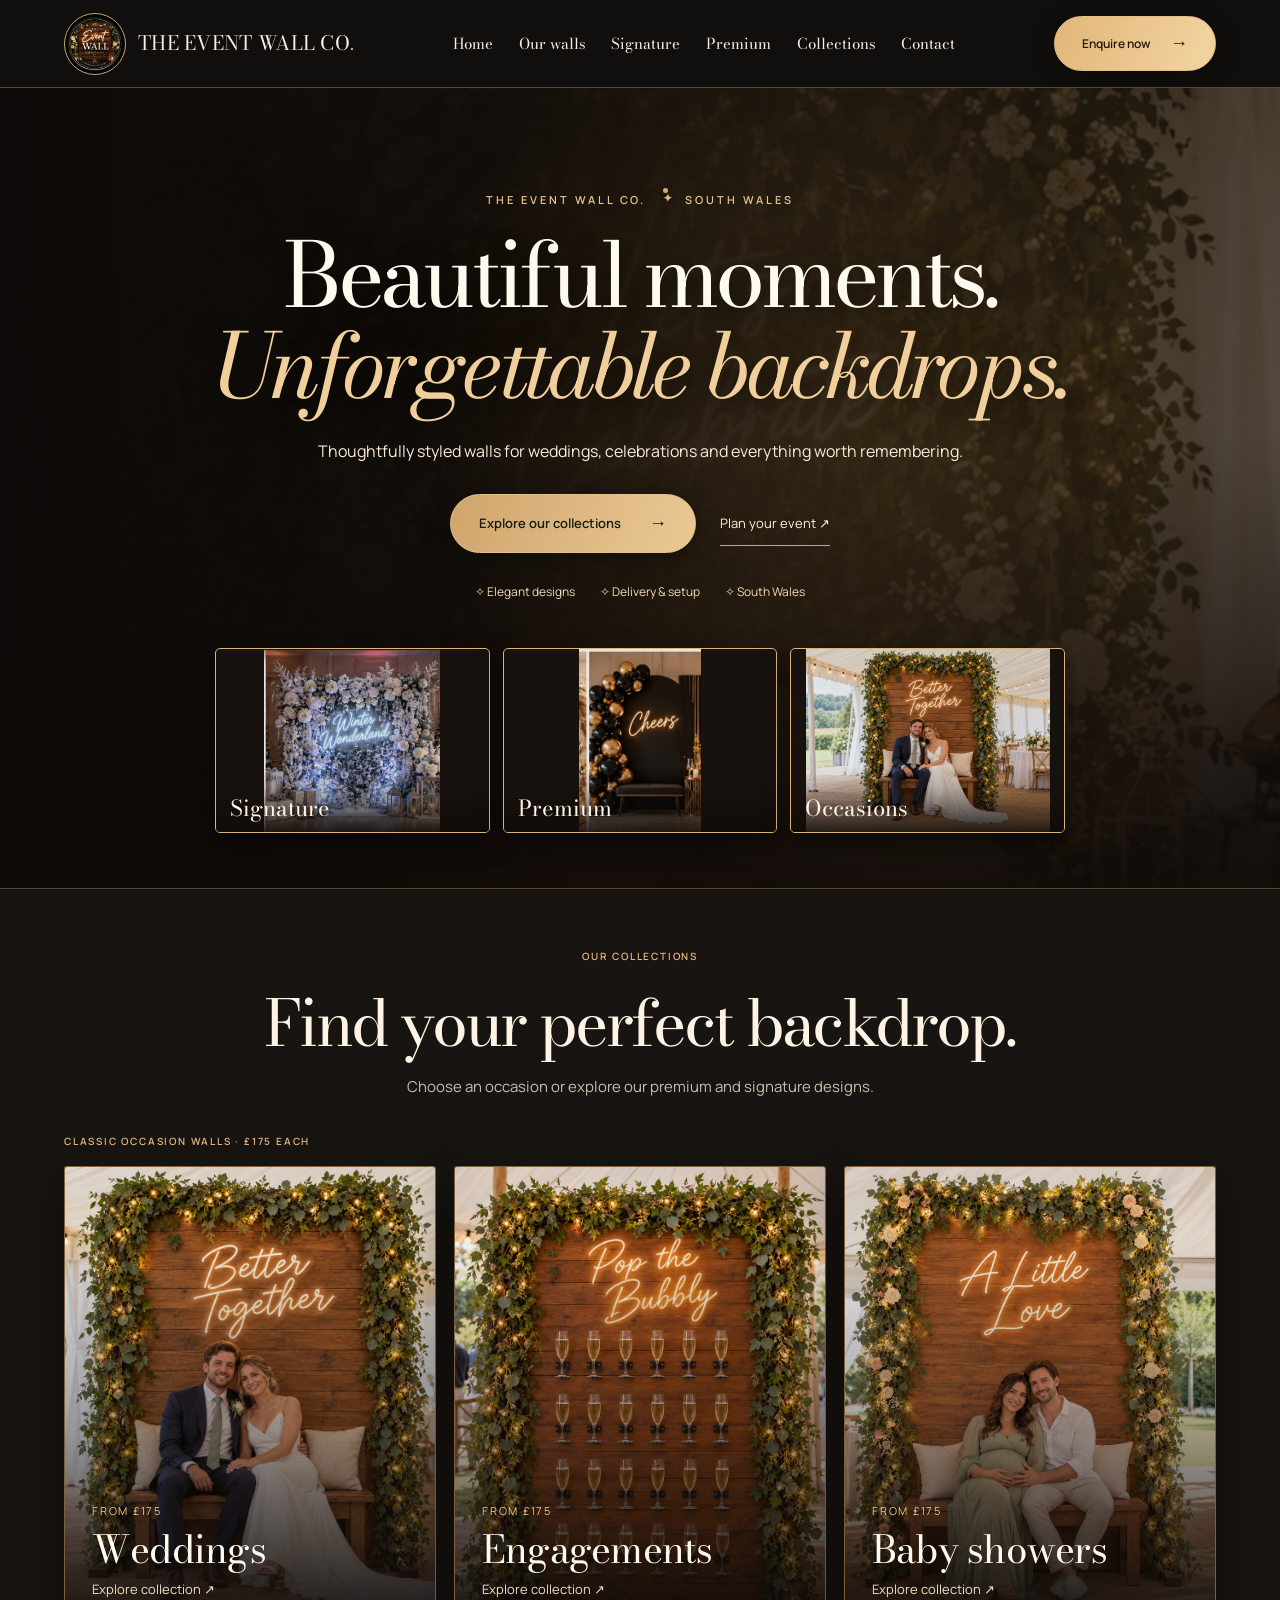
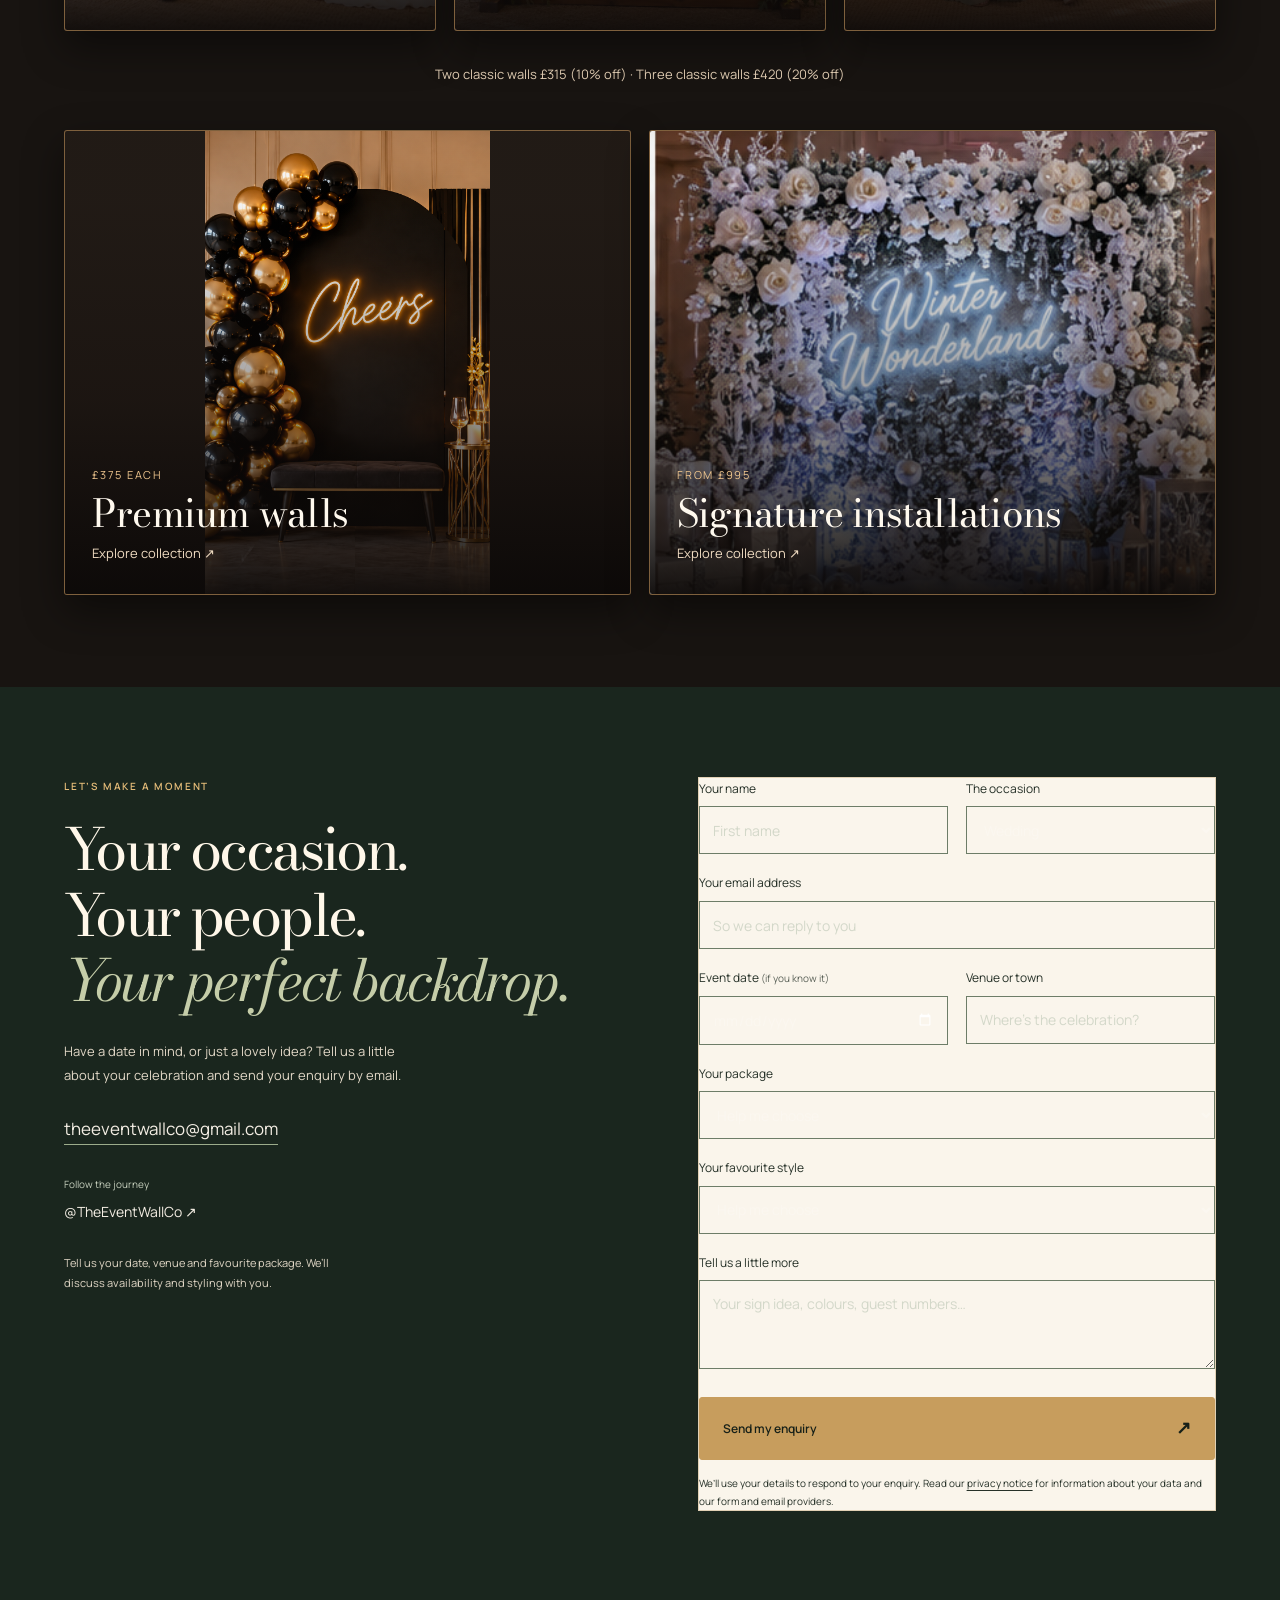
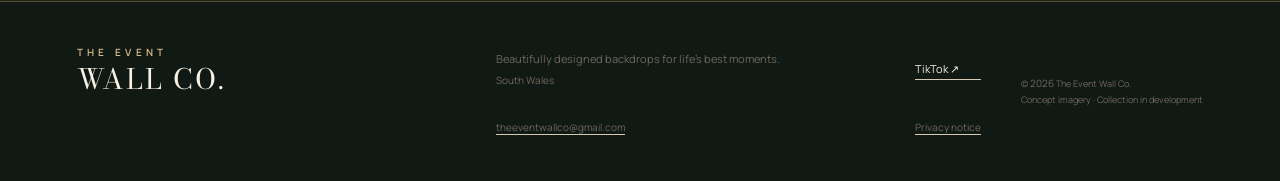
==== commit b0b5dcb2: "Improve SEO metadata for index.html" ====
--- a/index.html
+++ b/index.html
@@ -1,7 +1,7 @@
 <!DOCTYPE html>
-<html lang="en-GB"><head><meta charset="utf-8"><meta name="viewport" content="width=device-width,initial-scale=1"><title>The Event Wall Co | A backdrop to your best moments</title><meta name="description" content="South Wales event decoration and styling. Discover timber celebration backdrops, champagne walls and bench photo corners for weddings, engagements and baby showers."><meta name="theme-color" content="#101714"><meta property="og:title" content="The Event Wall Co"><meta property="og:description" content="A backdrop to your best moments. Explore our celebration wall collection."><meta property="og:type" content="website"><meta property="og:image" content="/assets/champagne-wall.webp"><link rel="icon" href="/favicon.svg" type="image/svg+xml"><link rel="preload" href="/assets/fonts/bodoni-normal.woff2" as="font" type="font/woff2" crossorigin><link rel="preload" href="/assets/fonts/manrope-normal-400.woff2" as="font" type="font/woff2" crossorigin><link rel="stylesheet" href="/fonts.css"><link rel="stylesheet" href="/style.css"><script src="/app.js" defer></script></head>
+<html lang="en-GB"><head><meta charset="utf-8"><meta name="viewport" content="width=device-width,initial-scale=1"><title>Event Backdrop & Flower Wall Hire South Wales | The Event Wall Co.</title><meta name="description" content="Luxury event backdrop and flower wall hire across South Wales, Cardiff and Newport. Explore wedding, baby shower, engagement and celebration walls from £175."><link rel="canonical" href="https://the-event-wall-co.vercel.app/"><meta name="theme-color" content="#101714"><meta property="og:title" content="The Event Wall Co"><meta property="og:description" content="A backdrop to your best moments. Explore our celebration wall collection."><meta property="og:type" content="website"><meta property="og:image" content="/assets/champagne-wall.webp"><link rel="icon" href="/favicon.svg" type="image/svg+xml"><link rel="preload" href="/assets/fonts/bodoni-normal.woff2" as="font" type="font/woff2" crossorigin><link rel="preload" href="/assets/fonts/manrope-normal-400.woff2" as="font" type="font/woff2" crossorigin><link rel="stylesheet" href="/fonts.css"><link rel="stylesheet" href="/style.css"><script src="/app.js" defer></script><script type="application/ld+json">{"@context":"https://schema.org","@type":"LocalBusiness","name":"The Event Wall Co.","url":"https://the-event-wall-co.vercel.app/","description":"Luxury wedding and event backdrop hire in South Wales.","areaServed":[{"@type":"Place","name":"South Wales"},{"@type":"City","name":"Cardiff"},{"@type":"City","name":"Newport"}],"email":"theeventwallco@gmail.com","sameAs":["https://www.tiktok.com/@TheEventWallCo"]}</script></head>
 <body><a class="skip" href="#main">Skip to content</a><header><a class="brand" href="#home" aria-label="The Event Wall Co home"><span class="brand-top">THE EVENT</span><span class="brand-bottom">THE EVENT WALL CO<span class="brand-dot">.</span></span></a><nav aria-label="Main navigation"><a href="#home">Home</a><a href="#collections">Our walls</a><a href="/signature.html">Signature</a><a href="/premium.html">Premium</a><a href="#collections">Collections</a><a href="#enquire">Contact</a></nav><a class="button small" href="#enquire">Enquire now <span aria-hidden="true">→</span></a><button class="menu-button" aria-label="Open navigation" aria-expanded="false" aria-controls="mobile-nav">Menu ☰</button></header><div id="mobile-nav" hidden><a href="#collections">Our collections</a><a href="/weddings.html">Weddings</a><a href="/baby-showers.html">Baby showers</a><a href="/engagements.html">Engagement parties</a><a href="/weddings.html">Birthdays &amp; anniversaries</a><a href="/signature.html">Signature collection</a><a href="#collections">Packages &amp; pricing</a><a href="#details">Planning details</a><a href="#enquire">Make an enquiry ↗︎</a></div>
 <main id="main"><section class="hero cinematic-hero" id="home"><div class="cinematic-shade"></div><div class="cinematic-content"><p class="eyebrow">THE EVENT WALL CO. <span>✦</span> SOUTH WALES</p><h1>Beautiful moments.<br><em>Unforgettable backdrops.</em></h1><p class="cinematic-intro">Thoughtfully styled walls for weddings, celebrations and everything worth remembering.</p><div class="cinematic-actions"><a class="button" href="#collections">Explore our collections <span aria-hidden="true">→</span></a><a class="cinematic-secondary" href="#enquire">Plan your event ↗</a></div><div class="cinematic-trust"><span>✧ Elegant designs</span><span>✧ Delivery &amp; setup</span><span>✧ South Wales</span></div></div><div class="cinematic-preview" aria-label="Featured event walls"><a href="/signature.html"><img src="/IMG_5442.png" alt="Winter Wonderland wall"><span>Signature</span></a><a href="/premium.html"><img src="/IMG_5463.jpeg" alt="Black and gold premium wall"><span>Premium</span></a><a href="/weddings.html"><img src="/assets/bench-photo-backdrop.webp" alt="Wedding wall"><span>Occasions</span></a></div></section>
-<section class="collection-landing section" id="collections"><div class="collection-heading"><p class="eyebrow">OUR COLLECTIONS</p><h2>Find your perfect backdrop.</h2><p>Choose an occasion or explore our premium and signature designs.</p></div><p class="eyebrow">CLASSIC OCCASION WALLS · £175 EACH</p><div class="collection-tiles collection-tiles-three"><a class="collection-tile" href="/weddings.html"><img src="/assets/bench-photo-backdrop.webp" alt="Weddings" loading="lazy"><span class="tile-overlay"><small>From £175</small><strong>Weddings</strong><span>Explore collection ↗</span></span></a><a class="collection-tile" href="/engagements.html"><img src="/assets/pop-the-bubbly-wall.webp" alt="Engagements" loading="lazy"><span class="tile-overlay"><small>From £175</small><strong>Engagements</strong><span>Explore collection ↗</span></span></a><a class="collection-tile" href="/baby-showers.html"><img src="/assets/a-little-love-bench.webp" alt="Baby showers" loading="lazy"><span class="tile-overlay"><small>From £175</small><strong>Baby showers</strong><span>Explore collection ↗</span></span></a></div><p class="collection-discount">Two classic walls £315 (10% off) · Three classic walls £420 (20% off)</p><div class="collection-tiles collection-tiles-two"><a class="collection-tile" href="/premium.html"><img src="/D921B3ED-7E14-41A4-9949-39B5E047F130.png" alt="Black and gold luxury premium event backdrop" loading="lazy"><span class="tile-overlay"><small>£375 each</small><strong>Premium walls</strong><span>Explore collection ↗</span></span></a><a class="collection-tile" href="/signature.html"><img src="/IMG_5442.png" alt="Signature installations" loading="lazy"><span class="tile-overlay"><small>From £995</small><strong>Signature installations</strong><span>Explore collection ↗</span></span></a></div></section><section class="enquiry section" id="enquire"><div class="enquiry-copy"><p class="eyebrow">LET’S MAKE A MOMENT</p><h2>Your occasion.<br>Your people.<br><em>Your perfect backdrop.</em></h2><p>Have a date in mind, or just a lovely idea? Tell us a little about your celebration and send your enquiry by email.</p><a class="email-link" href="mailto:theeventwallco@gmail.com">theeventwallco@gmail.com</a><a class="social-link" href="https://www.tiktok.com/@TheEventWallCo" target="_blank" rel="noopener noreferrer">Follow the journey <strong>@TheEventWallCo ↗︎</strong></a><p class="enquiry-note">Tell us your date, venue and favourite package. We’ll discuss availability and styling with you.</p></div><form id="enquiry-form" action="https://formsubmit.co/theeventwallco@gmail.com" method="POST"><div class="form-row"><label>Your name<input name="name" autocomplete="name" maxlength="100" required placeholder="First name"></label><label>The occasion<select name="occasion" id="occasion"><option>Wedding</option><option>Baby shower</option><option>Engagement party</option><option>Birthday / anniversary</option><option>Something else</option></select></label></div><label>Your email address<input type="email" name="email" autocomplete="email" maxlength="254" required placeholder="So we can reply to you"></label><div class="form-row"><label>Event date <span>(if you know it)</span><input type="date" name="date"></label><label>Venue or town<input name="venue" autocomplete="address-level2" maxlength="160" required placeholder="Where’s the celebration?"></label></div><label>Your package<select name="package" id="package"><option>Help me choose</option><option>Classic wall — £175</option><option>Two classic walls — £315 (10% off)</option><option>Three classic walls — £420 (20% off)</option><option>Premium design — £375 per wall</option><option>Champagne package — £275</option><option>Christmas signature wall — £1,295 including delivery &amp; installation</option><option>Winter Wonderland signature wall — £1,495 including delivery &amp; installation</option><option>Halloween signature wall — £1,195 including delivery &amp; installation</option><option>Spring / Easter signature wall — £995 including delivery &amp; installation</option><option>Summer / Tropical signature wall — £995 including delivery &amp; installation</option><option>Birthdays / Parties signature wall — £1,295 including delivery &amp; installation</option><option>New Year’s Eve signature wall — £2,250 including delivery &amp; installation</option><option>Mixed / tailored package</option></select></label><label>Your favourite style<select name="style" id="style"><option>Help me choose</option><option>Celebration Wall</option><option>White Feather</option><option>Botanical Greenery</option><option>Classic White</option><option>Champagne Shimmer</option><option>Blush Floral</option><option>Pampas &amp; Neutrals</option><option>Black &amp; Gold</option><option>Champagne Wall</option><option>Bench Photo Corner</option><option>Party Favour Wall</option><option>Signature themed wall</option><option>A combination</option></select></label><label>Tell us a little more<textarea name="notes" rows="3" maxlength="2000" placeholder="Your sign idea, colours, guest numbers…"></textarea></label><button class="button" type="submit">Send my enquiry <span aria-hidden="true">↗︎</span></button><div class="form-trap" aria-hidden="true"><label>Leave this field empty<input name="_honey" tabindex="-1" autocomplete="off"></label></div><input type="hidden" name="_subject" value="New Event Wall Co enquiry"><input type="hidden" name="_template" value="table"><input type="hidden" name="_url" value="https://the-event-wall-co.vercel.app/"><p class="form-help">We’ll use your details to respond to your enquiry. Read our <a href="/privacy.html">privacy notice</a> for information about your data and our form and email providers.</p><p id="form-status" role="status" aria-live="polite" tabindex="-1" hidden></p><p id="form-fallback" hidden>Having trouble? Email <a href="mailto:theeventwallco@gmail.com">theeventwallco@gmail.com</a> directly.</p></form></section>
+<section class="collection-landing section" id="collections"><div class="collection-heading"><p class="eyebrow">OUR COLLECTIONS</p><h2>Find your perfect backdrop.</h2><p>Choose an occasion or explore our premium and signature designs.</p></div><p class="eyebrow">CLASSIC OCCASION WALLS · £175 EACH</p><div class="collection-tiles collection-tiles-three"><a class="collection-tile" href="/weddings.html"><img src="/assets/bench-photo-backdrop.webp" alt="Weddings" loading="lazy"><span class="tile-overlay"><small>From £175</small><strong>Weddings</strong><span>Explore collection ↗</span></span></a><a class="collection-tile" href="/engagements.html"><img src="/assets/pop-the-bubbly-wall.webp" alt="Engagements" loading="lazy"><span class="tile-overlay"><small>From £175</small><strong>Engagements</strong><span>Explore collection ↗</span></span></a><a class="collection-tile" href="/baby-showers.html"><img src="/assets/a-little-love-bench.webp" alt="Baby showers" loading="lazy"><span class="tile-overlay"><small>From £175</small><strong>Baby showers</strong><span>Explore collection ↗</span></span></a></div><p class="collection-discount">Two classic walls £315 (10% off) · Three classic walls £420 (20% off)</p><div class="collection-tiles collection-tiles-two"><a class="collection-tile premium-home-tile" href="/premium.html"><img src="/D921B3ED-7E14-41A4-9949-39B5E047F130.png" alt="Black and gold luxury premium event backdrop" loading="lazy"><span class="tile-overlay"><small>£375 each</small><strong>Premium walls</strong><span>Explore collection ↗</span></span></a><a class="collection-tile" href="/signature.html"><img src="/IMG_5442.png" alt="Signature installations" loading="lazy"><span class="tile-overlay"><small>From £995</small><strong>Signature installations</strong><span>Explore collection ↗</span></span></a></div></section><section class="enquiry section" id="enquire"><div class="enquiry-copy"><p class="eyebrow">LET’S MAKE A MOMENT</p><h2>Your occasion.<br>Your people.<br><em>Your perfect backdrop.</em></h2><p>Have a date in mind, or just a lovely idea? Tell us a little about your celebration and send your enquiry by email.</p><a class="email-link" href="mailto:theeventwallco@gmail.com">theeventwallco@gmail.com</a><a class="social-link" href="https://www.tiktok.com/@TheEventWallCo" target="_blank" rel="noopener noreferrer">Follow the journey <strong>@TheEventWallCo ↗︎</strong></a><p class="enquiry-note">Tell us your date, venue and favourite package. We’ll discuss availability and styling with you.</p></div><form id="enquiry-form" action="https://formsubmit.co/theeventwallco@gmail.com" method="POST"><div class="form-row"><label>Your name<input name="name" autocomplete="name" maxlength="100" required placeholder="First name"></label><label>The occasion<select name="occasion" id="occasion"><option>Wedding</option><option>Baby shower</option><option>Engagement party</option><option>Birthday / anniversary</option><option>Something else</option></select></label></div><label>Your email address<input type="email" name="email" autocomplete="email" maxlength="254" required placeholder="So we can reply to you"></label><div class="form-row"><label>Event date <span>(if you know it)</span><input type="date" name="date"></label><label>Venue or town<input name="venue" autocomplete="address-level2" maxlength="160" required placeholder="Where’s the celebration?"></label></div><label>Your package<select name="package" id="package"><option>Help me choose</option><option>Classic wall — £175</option><option>Two classic walls — £315 (10% off)</option><option>Three classic walls — £420 (20% off)</option><option>Premium design — £375 per wall</option><option>Champagne package — £275</option><option>Christmas signature wall — £1,295 including delivery &amp; installation</option><option>Winter Wonderland signature wall — £1,495 including delivery &amp; installation</option><option>Halloween signature wall — £1,195 including delivery &amp; installation</option><option>Spring / Easter signature wall — £995 including delivery &amp; installation</option><option>Summer / Tropical signature wall — £995 including delivery &amp; installation</option><option>Birthdays / Parties signature wall — £1,295 including delivery &amp; installation</option><option>New Year’s Eve signature wall — £2,250 including delivery &amp; installation</option><option>Mixed / tailored package</option></select></label><label>Your favourite style<select name="style" id="style"><option>Help me choose</option><option>Celebration Wall</option><option>White Feather</option><option>Botanical Greenery</option><option>Classic White</option><option>Champagne Shimmer</option><option>Blush Floral</option><option>Pampas &amp; Neutrals</option><option>Black &amp; Gold</option><option>Champagne Wall</option><option>Bench Photo Corner</option><option>Party Favour Wall</option><option>Signature themed wall</option><option>A combination</option></select></label><label>Tell us a little more<textarea name="notes" rows="3" maxlength="2000" placeholder="Your sign idea, colours, guest numbers…"></textarea></label><button class="button" type="submit">Send my enquiry <span aria-hidden="true">↗︎</span></button><div class="form-trap" aria-hidden="true"><label>Leave this field empty<input name="_honey" tabindex="-1" autocomplete="off"></label></div><input type="hidden" name="_subject" value="New Event Wall Co enquiry"><input type="hidden" name="_template" value="table"><input type="hidden" name="_url" value="https://the-event-wall-co.vercel.app/"><p class="form-help">We’ll use your details to respond to your enquiry. Read our <a href="/privacy.html">privacy notice</a> for information about your data and our form and email providers.</p><p id="form-status" role="status" aria-live="polite" tabindex="-1" hidden></p><p id="form-fallback" hidden>Having trouble? Email <a href="mailto:theeventwallco@gmail.com">theeventwallco@gmail.com</a> directly.</p></form></section>
 </main><footer><a class="brand" href="#home"><span class="brand-top">THE EVENT</span><span class="brand-bottom">WALL CO.</span></a><p>Beautifully designed backdrops for life’s best moments.<br><span>South Wales</span></p><a href="https://www.tiktok.com/@TheEventWallCo" target="_blank" rel="noopener noreferrer">TikTok ↗︎</a><p class="footer-contact"><a href="mailto:theeventwallco@gmail.com">theeventwallco@gmail.com</a></p><p class="footer-privacy"><a href="/privacy.html">Privacy notice</a></p><p class="copyright">© <span id="year">2026</span> The Event Wall Co.<br>Concept imagery · Collection in development</p></footer><div class="mobile-enquire"><a href="#collections"><span>Wall packages</span><strong>From £175</strong></a><a class="button" href="#enquire">Enquire now <span aria-hidden="true">↗︎</span></a></div>
 <dialog id="lightbox" aria-label="Image preview"><button class="close-lightbox" aria-label="Close image preview">Close ×</button><img id="lightbox-image" alt=""><p id="lightbox-caption"></p></dialog></body></html>
--- a/style.css
+++ b/style.css
@@ -328,3 +328,25 @@
 header .menu-button::after{content:'☰';font-size:19px!important;line-height:1!important;color:#f9ecda!important}
 }
 @media(max-width:365px){header a.brand:before{width:34px!important;height:34px!important}header a.brand .brand-bottom{font-size:11px!important}}
+
+/* Premium homepage preview: display the whole backdrop instead of cropping it. */
+.collection-tile.premium-home-tile{background:#100f11}
+.collection-tile.premium-home-tile img{object-fit:contain!important;object-position:center center!important;transform:none!important}
+.collection-tile.premium-home-tile:hover img{transform:none!important}
+.collection-tile.premium-home-tile::after{background:linear-gradient(to bottom,transparent 35%,rgba(7,8,9,.28) 58%,rgba(7,8,9,.92) 100%)}
+
+/* Show complete Signature and Premium artwork in homepage preview cards. */
+.cinematic-preview img{object-fit:contain!important;object-position:center!important;transform:none!important}
+.cinematic-preview a:hover img{transform:none!important}
+.cinematic-preview a{background:#18120f!important}
+.cinematic-preview a:after{background:linear-gradient(to bottom,transparent 35%,rgba(16,11,8,.15) 56%,rgba(16,11,8,.88) 100%)!important}
+
+/* Summer/Tropical signature: reveal more of the original composition without cropping. */
+#signature-collection .summer-tropical-card .photo-button{background:#261d16!important}
+#signature-collection .summer-tropical-card .photo-button img{object-fit:contain!important;object-position:center!important;transform:none!important}
+#signature-collection .summer-tropical-card .photo-button:hover img{transform:none!important}
+
+/* Spring/Easter Signature artwork: retain entire design and avoid crop/zoom. */
+#signature-collection .spring-easter-card .photo-button{background:#241d17!important}
+#signature-collection .spring-easter-card .photo-button img{object-fit:contain!important;object-position:center!important;transform:none!important}
+#signature-collection .spring-easter-card .photo-button:hover img{transform:none!important}
